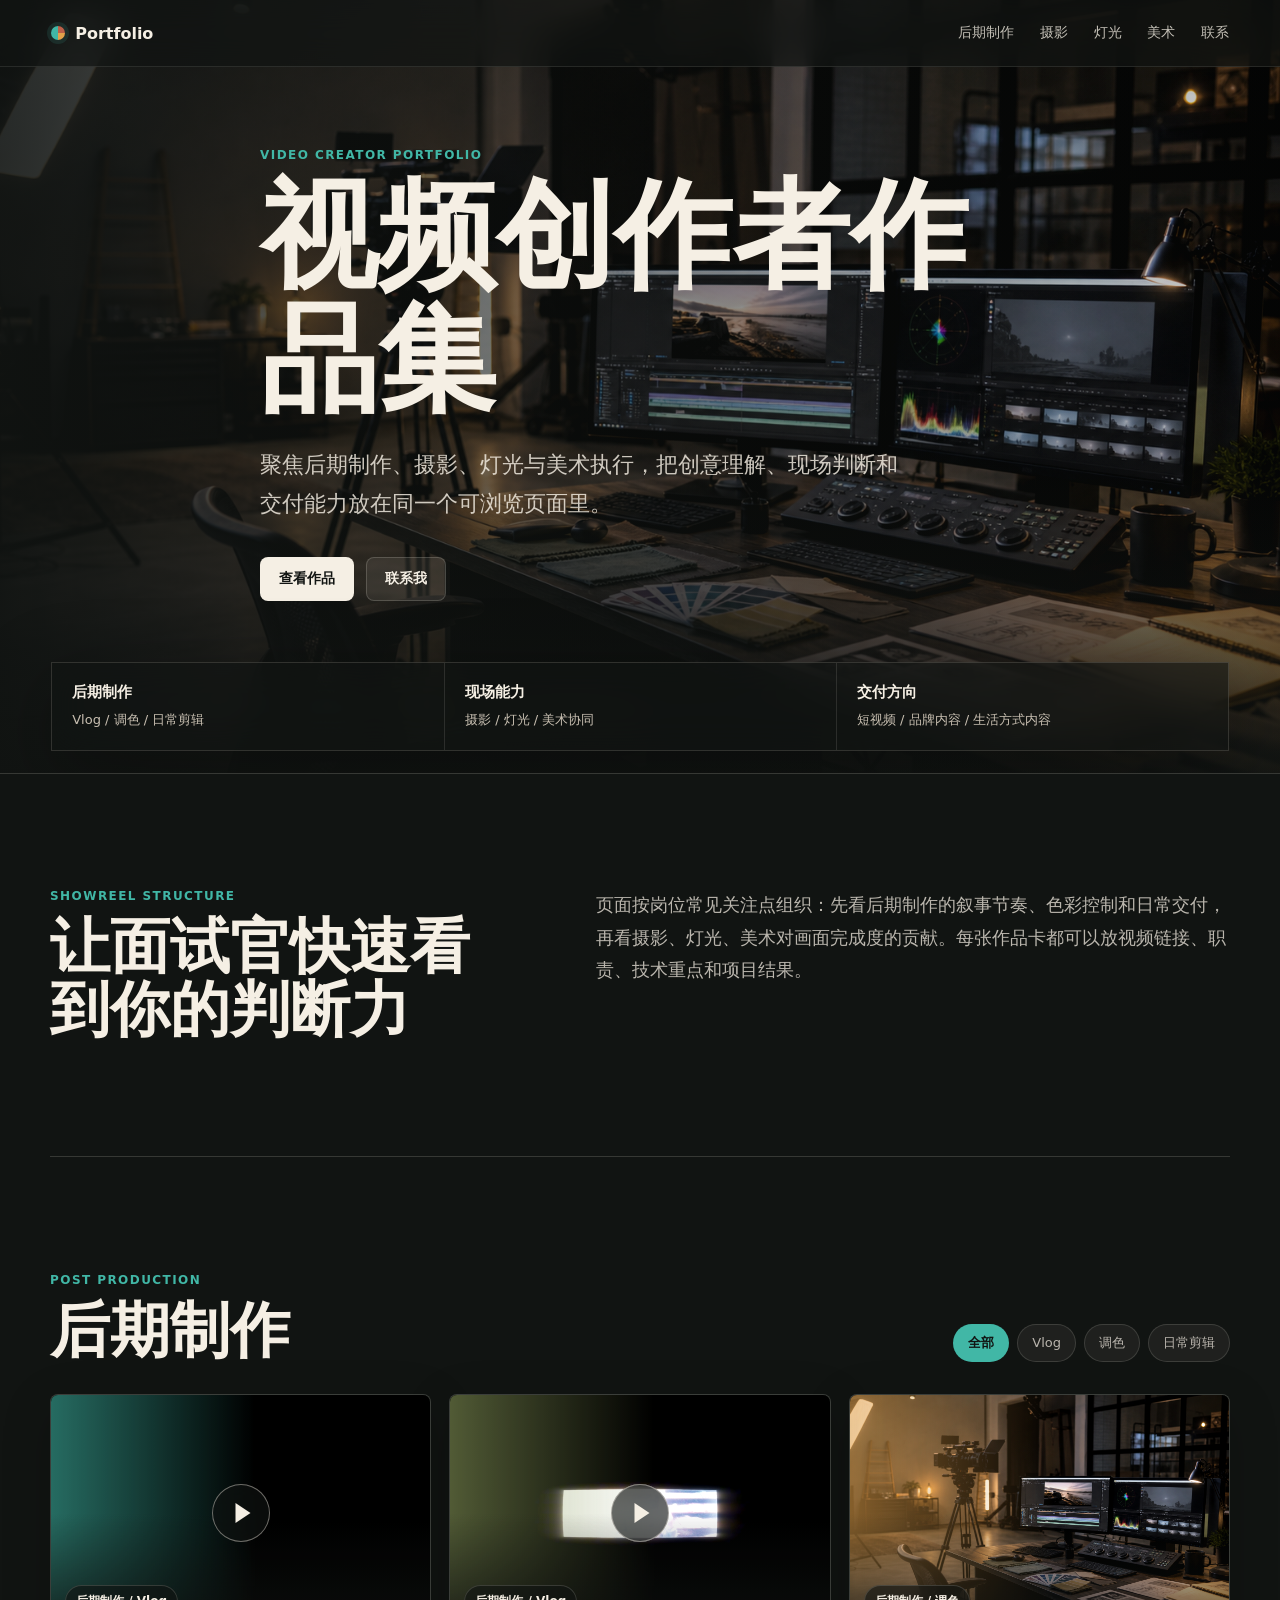
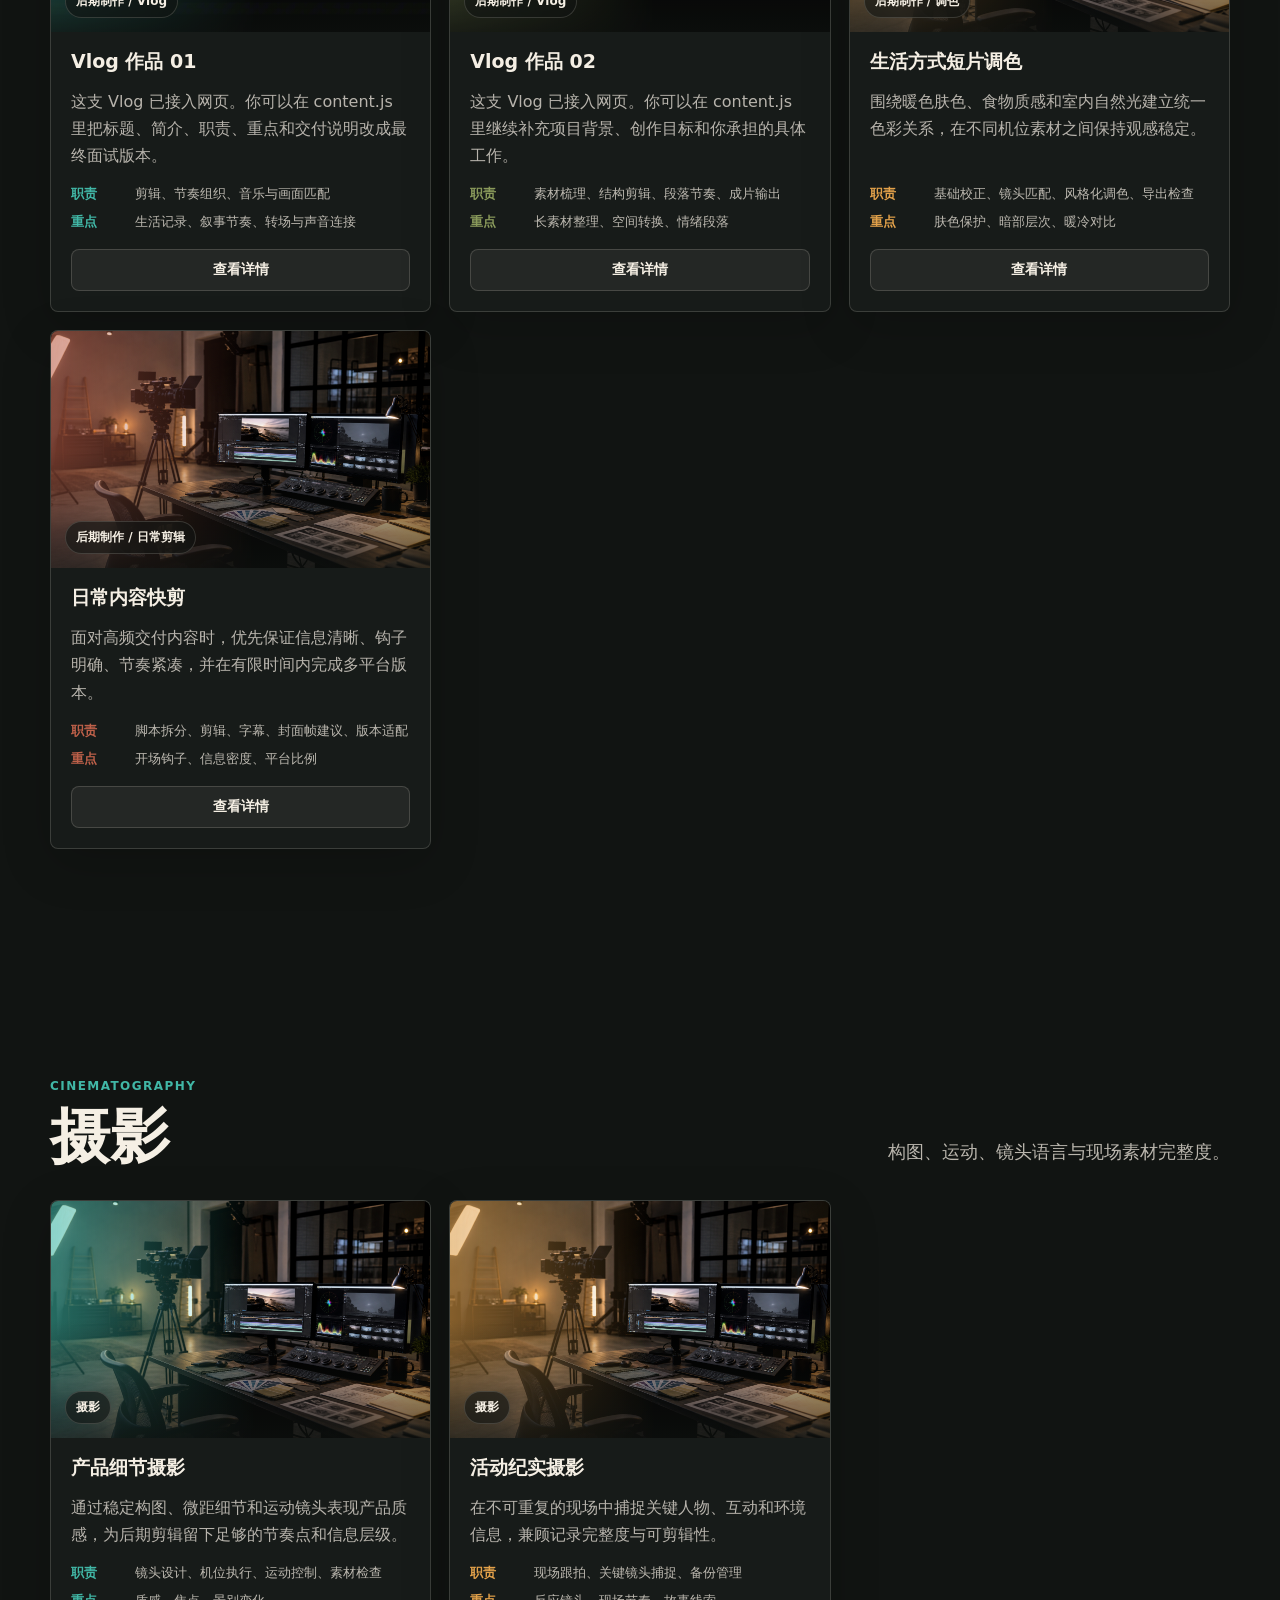
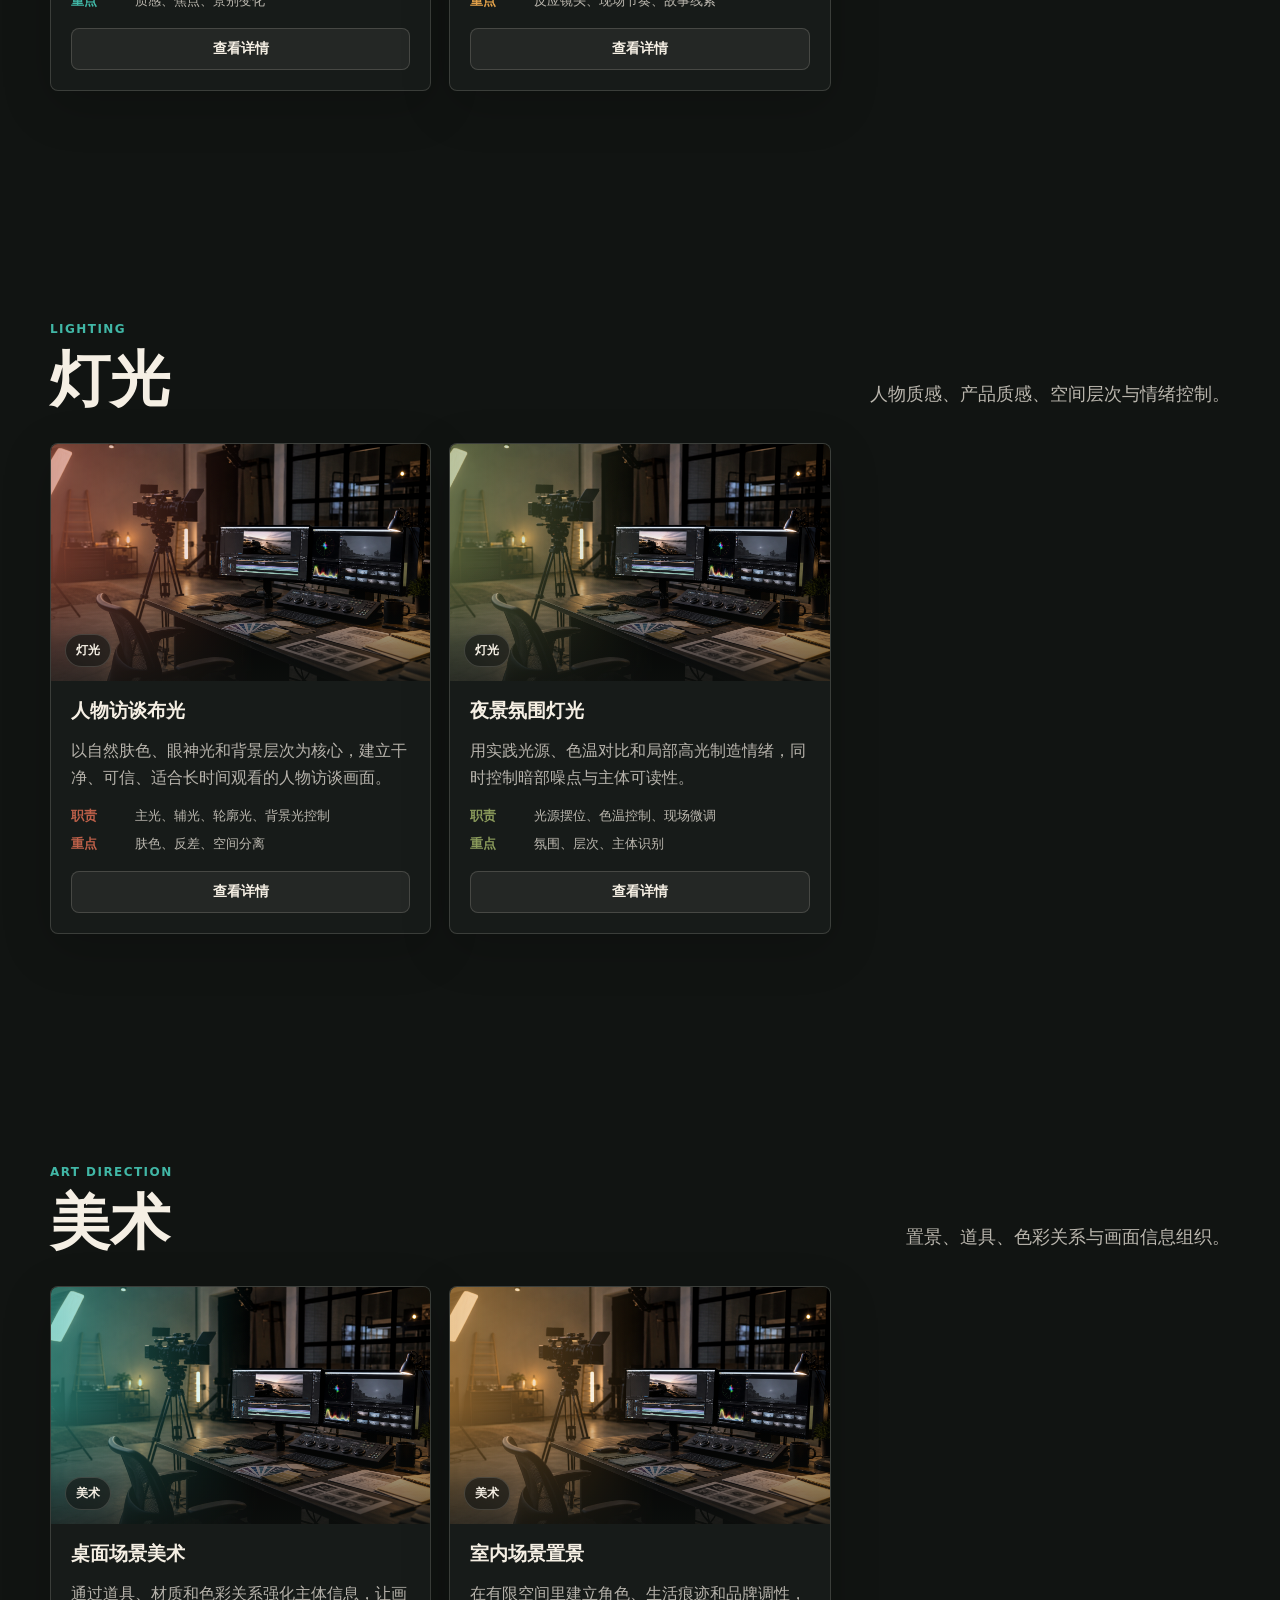
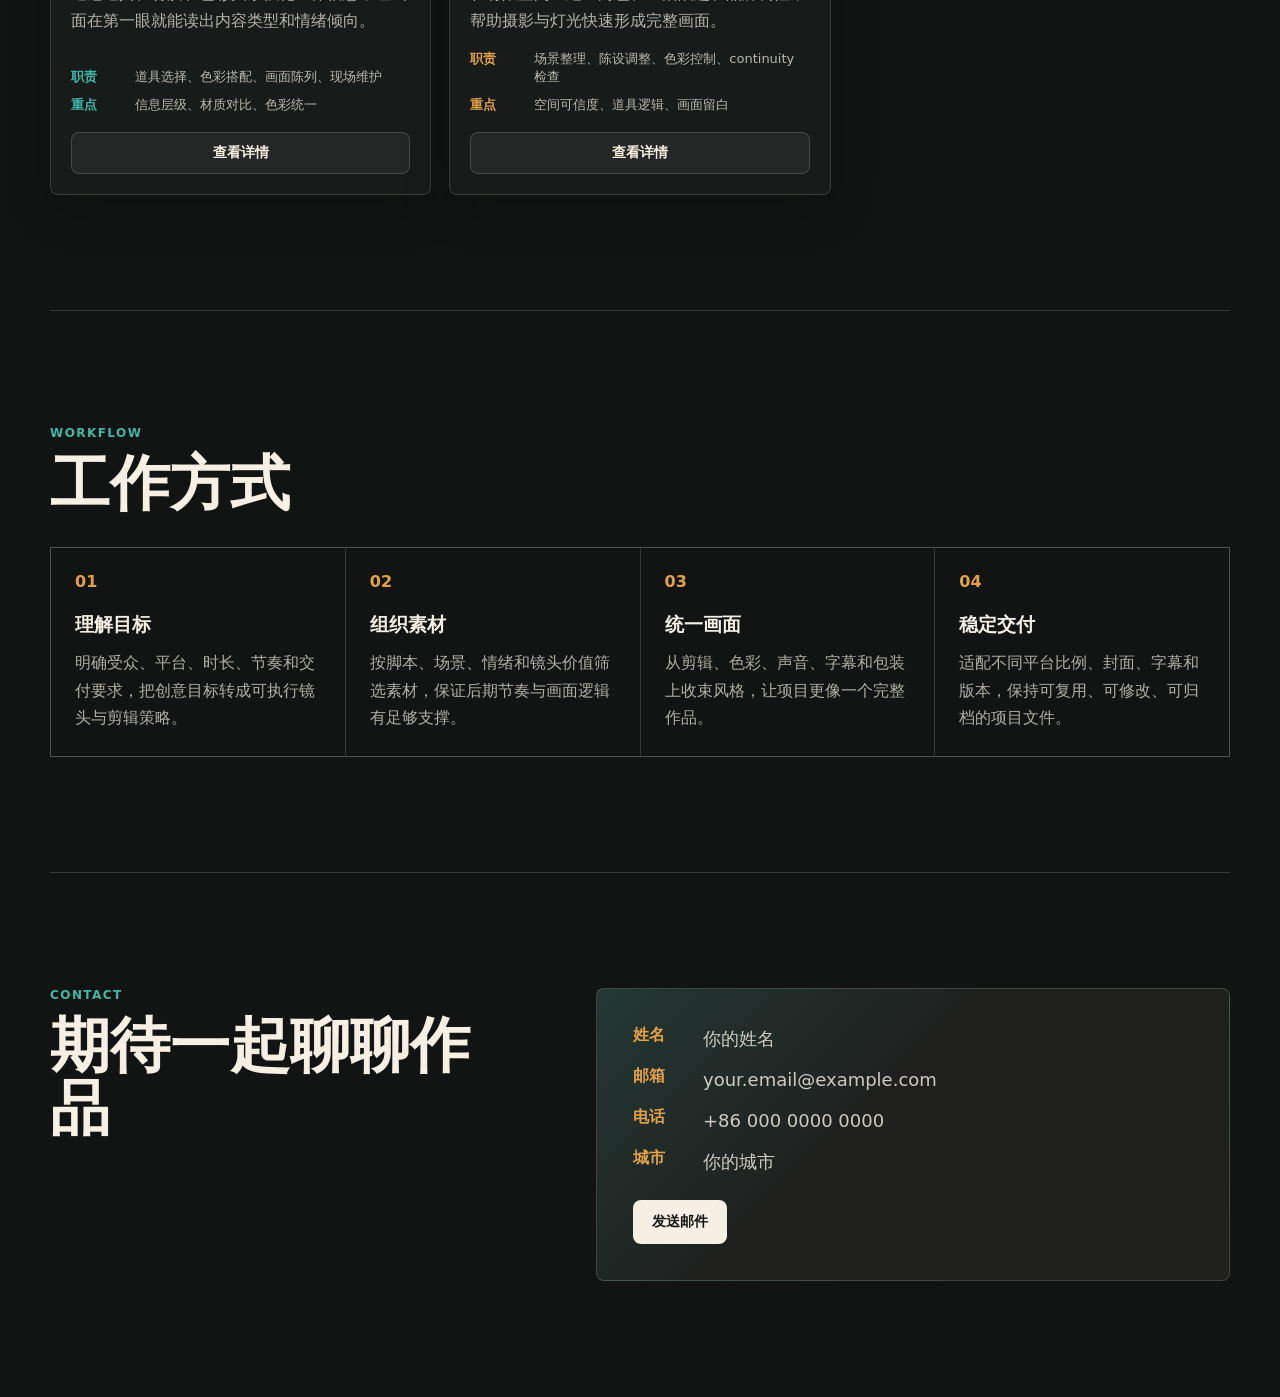
==== index.html @ 54c4d7da "Publish video portfolio site" ====
<!doctype html>
<html lang="zh-CN">
  <head>
    <meta charset="utf-8" />
    <meta name="viewport" content="width=device-width, initial-scale=1" />
    <title>视频创作者作品集</title>
    <meta
      name="description"
      content="视频创作者面试作品集：后期制作、摄影、灯光与美术方向的精选项目。"
    />
    <meta name="author" content="你的姓名" />
    <meta name="keywords" content="视频作品集, 后期制作, Vlog, 摄影, 灯光, 美术" />
    <meta name="robots" content="index, follow" />
    <meta property="og:type" content="website" />
    <meta property="og:title" content="视频创作者作品集" />
    <meta
      property="og:description"
      content="视频创作者面试作品集：后期制作、摄影、灯光与美术方向的精选项目。"
    />
    <meta property="og:image" content="assets/hero-portfolio.png" />
    <meta name="twitter:card" content="summary_large_image" />
    <link rel="canonical" href="https://litu03140-sys.github.io/video-portfolio/" />
    <link rel="icon" href="assets/favicon.svg" type="image/svg+xml" />
    <link rel="preload" as="image" href="assets/hero-portfolio.png" />
    <link rel="stylesheet" href="styles.css" />
    <script type="application/ld+json" id="structured-data">{}</script>
  </head>
  <body>
    <header class="site-header" aria-label="主导航">
      <a class="brand" href="#top" aria-label="返回首页">
        <span class="brand-mark" aria-hidden="true"></span>
        <span id="site-brand"></span>
      </a>
      <nav class="nav-links" id="site-nav" aria-label="作品分类"></nav>
    </header>

    <main id="top">
      <section class="hero" aria-labelledby="hero-title">
        <img class="hero-image" id="hero-image" src="assets/hero-portfolio.png" alt="" />
        <div class="hero-scrim" aria-hidden="true"></div>
        <div class="hero-content">
          <p class="eyebrow" id="hero-eyebrow"></p>
          <h1 id="hero-title"></h1>
          <p class="hero-copy" id="hero-copy"></p>
          <div class="hero-actions" id="hero-actions"></div>
        </div>
        <div class="hero-meta" id="hero-meta" aria-label="能力概览"></div>
      </section>

      <section class="intro section-wrap" aria-labelledby="intro-title">
        <div>
          <p class="eyebrow" id="intro-eyebrow"></p>
          <h2 id="intro-title"></h2>
        </div>
        <p id="intro-copy"></p>
      </section>

      <section id="post" class="section-wrap category-section" aria-labelledby="post-title">
        <div class="section-heading">
          <div>
            <p class="eyebrow" id="post-eyebrow"></p>
            <h2 id="post-title"></h2>
          </div>
          <div class="filter-bar" id="post-filters" role="tablist" aria-label="后期制作子分类"></div>
        </div>
        <div class="project-grid" id="post-projects"></div>
      </section>

      <section id="camera" class="section-wrap category-section" aria-labelledby="camera-title">
        <div class="section-heading">
          <div>
            <p class="eyebrow" id="camera-eyebrow"></p>
            <h2 id="camera-title"></h2>
          </div>
          <p class="section-note" id="camera-note"></p>
        </div>
        <div class="project-grid" id="camera-projects"></div>
      </section>

      <section id="lighting" class="section-wrap category-section" aria-labelledby="lighting-title">
        <div class="section-heading">
          <div>
            <p class="eyebrow" id="lighting-eyebrow"></p>
            <h2 id="lighting-title"></h2>
          </div>
          <p class="section-note" id="lighting-note"></p>
        </div>
        <div class="project-grid" id="lighting-projects"></div>
      </section>

      <section id="art" class="section-wrap category-section" aria-labelledby="art-title">
        <div class="section-heading">
          <div>
            <p class="eyebrow" id="art-eyebrow"></p>
            <h2 id="art-title"></h2>
          </div>
          <p class="section-note" id="art-note"></p>
        </div>
        <div class="project-grid" id="art-projects"></div>
      </section>

      <section class="section-wrap process" aria-labelledby="process-title">
        <div>
          <p class="eyebrow" id="process-eyebrow"></p>
          <h2 id="process-title"></h2>
        </div>
        <div class="process-grid" id="process-grid"></div>
      </section>

      <section id="contact" class="contact section-wrap" aria-labelledby="contact-title">
        <div>
          <p class="eyebrow" id="contact-eyebrow"></p>
          <h2 id="contact-title"></h2>
        </div>
        <div class="contact-panel">
          <dl class="contact-list" id="contact-list"></dl>
          <a class="button primary" id="contact-button" href="#"></a>
        </div>
      </section>
    </main>

    <dialog class="project-dialog" id="project-dialog" aria-labelledby="dialog-title">
      <button class="dialog-close" id="dialog-close" type="button" aria-label="关闭">×</button>
      <div class="dialog-media" id="dialog-media"></div>
      <div class="dialog-body">
        <p class="eyebrow" id="dialog-category"></p>
        <h2 id="dialog-title"></h2>
        <p id="dialog-description"></p>
        <dl class="detail-list">
          <div>
            <dt id="dialog-role-label"></dt>
            <dd id="dialog-role"></dd>
          </div>
          <div>
            <dt id="dialog-focus-label"></dt>
            <dd id="dialog-focus"></dd>
          </div>
          <div>
            <dt id="dialog-output-label"></dt>
            <dd id="dialog-output"></dd>
          </div>
        </dl>
        <a class="button secondary" id="dialog-link" href="#" target="_blank" rel="noreferrer"></a>
      </div>
    </dialog>

    <script src="content.js"></script>
    <script src="script.js"></script>
  </body>
</html>
---- styles.css ----
:root {
  color-scheme: dark;
  --ink: #111412;
  --ink-soft: #1d2220;
  --paper: #f5efe4;
  --muted: #c9c0b2;
  --line: rgba(245, 239, 228, 0.16);
  --teal: #41b7a6;
  --amber: #e2a14a;
  --brick: #bd6049;
  --olive: #8a9a5b;
  --shadow: 0 24px 80px rgba(0, 0, 0, 0.34);
  --radius: 8px;
  font-family:
    Inter, "PingFang SC", "Hiragino Sans GB", "Microsoft YaHei", system-ui,
    -apple-system, BlinkMacSystemFont, "Segoe UI", sans-serif;
}

* {
  box-sizing: border-box;
}

html {
  scroll-behavior: smooth;
}

body {
  margin: 0;
  overflow-x: hidden;
  background:
    linear-gradient(180deg, rgba(17, 20, 18, 0.4), var(--ink) 42rem),
    var(--ink);
  color: var(--paper);
  letter-spacing: 0;
}

body::selection {
  background: var(--amber);
  color: var(--ink);
}

a {
  color: inherit;
  text-decoration: none;
}

button,
a {
  -webkit-tap-highlight-color: transparent;
}

.site-header {
  position: fixed;
  z-index: 20;
  inset: 0 0 auto 0;
  display: flex;
  align-items: center;
  justify-content: space-between;
  gap: 24px;
  padding: 16px clamp(18px, 4vw, 56px);
  border-bottom: 1px solid rgba(245, 239, 228, 0.1);
  background: rgba(17, 20, 18, 0.68);
  backdrop-filter: blur(18px);
}

.brand {
  display: inline-flex;
  align-items: center;
  gap: 10px;
  min-width: max-content;
  font-weight: 750;
}

.brand-mark {
  width: 14px;
  height: 14px;
  display: inline-block;
  border-radius: 50%;
  background:
    linear-gradient(90deg, var(--teal) 0 50%, transparent 50%),
    linear-gradient(0deg, var(--amber) 0 50%, var(--brick) 50%);
  box-shadow: 0 0 0 4px rgba(65, 183, 166, 0.13);
}

.nav-links {
  display: flex;
  align-items: center;
  gap: clamp(12px, 2vw, 28px);
  color: rgba(245, 239, 228, 0.78);
  font-size: 14px;
}

.nav-links a {
  position: relative;
  padding: 8px 0;
}

.nav-links a::after {
  content: "";
  position: absolute;
  left: 0;
  right: 0;
  bottom: 2px;
  height: 1px;
  transform: scaleX(0);
  transform-origin: right;
  background: var(--teal);
  transition: transform 180ms ease;
}

.nav-links a:hover::after,
.nav-links a:focus-visible::after {
  transform: scaleX(1);
  transform-origin: left;
}

.hero {
  position: relative;
  min-height: clamp(560px, 86vh, 820px);
  display: grid;
  align-items: end;
  overflow: hidden;
  border-bottom: 1px solid var(--line);
}

.hero-image,
.hero-scrim {
  position: absolute;
  inset: 0;
}

.hero-image {
  width: 100%;
  height: 100%;
  object-fit: cover;
  object-position: center;
  filter: saturate(0.9) contrast(1.06);
}

.hero-scrim {
  background:
    linear-gradient(90deg, rgba(17, 20, 18, 0.9), rgba(17, 20, 18, 0.52) 46%, rgba(17, 20, 18, 0.18)),
    linear-gradient(0deg, rgba(17, 20, 18, 0.94), rgba(17, 20, 18, 0.05) 42%);
}

.hero-content {
  position: relative;
  z-index: 1;
  width: min(760px, calc(100% - 36px));
  margin: 0 auto;
  padding: 122px 0 172px;
}

.eyebrow {
  margin: 0 0 12px;
  color: var(--teal);
  font-size: 12px;
  font-weight: 800;
  letter-spacing: 0.12em;
  text-transform: uppercase;
}

h1,
h2,
h3,
p {
  min-width: 0;
  overflow-wrap: anywhere;
  word-break: break-all;
}

h1,
h2,
h3 {
  margin: 0;
  line-height: 1.05;
}

h1 {
  max-width: 10ch;
  font-size: clamp(52px, 10vw, 118px);
  letter-spacing: 0;
}

h2 {
  font-size: clamp(32px, 5vw, 60px);
  letter-spacing: 0;
}

h3 {
  font-size: 19px;
}

.hero-copy {
  max-width: 640px;
  margin: 24px 0 0;
  color: rgba(245, 239, 228, 0.82);
  font-size: clamp(17px, 2vw, 22px);
  line-height: 1.75;
}

.hero-actions,
.card-actions {
  display: flex;
  flex-wrap: wrap;
  gap: 12px;
  margin-top: 34px;
}

.button {
  min-height: 44px;
  display: inline-flex;
  align-items: center;
  justify-content: center;
  padding: 0 18px;
  border: 1px solid rgba(245, 239, 228, 0.18);
  border-radius: var(--radius);
  font-size: 14px;
  font-weight: 760;
  transition:
    transform 180ms ease,
    background 180ms ease,
    border-color 180ms ease;
}

.button:hover,
.button:focus-visible {
  transform: translateY(-2px);
}

.button.primary {
  border-color: transparent;
  background: var(--paper);
  color: var(--ink);
}

.button.secondary {
  background: rgba(245, 239, 228, 0.08);
}

.hero-meta {
  position: absolute;
  z-index: 2;
  left: clamp(18px, 4vw, 56px);
  right: clamp(18px, 4vw, 56px);
  bottom: 22px;
  display: grid;
  grid-template-columns: repeat(3, 1fr);
  border: 1px solid rgba(245, 239, 228, 0.14);
  background: rgba(17, 20, 18, 0.62);
  box-shadow: var(--shadow);
  backdrop-filter: blur(18px);
}

.hero-meta div {
  min-width: 0;
  padding: 20px;
}

.hero-meta div + div {
  border-left: 1px solid rgba(245, 239, 228, 0.12);
}

.hero-meta strong,
.hero-meta span {
  display: block;
}

.hero-meta strong {
  font-size: 15px;
}

.hero-meta span {
  margin-top: 8px;
  color: var(--muted);
  font-size: 13px;
  line-height: 1.55;
}

.section-wrap {
  width: min(1180px, calc(100% - 36px));
  margin: 0 auto;
  padding: clamp(64px, 9vw, 116px) 0;
}

.intro {
  display: grid;
  grid-template-columns: minmax(240px, 0.72fr) minmax(0, 1fr);
  gap: clamp(28px, 7vw, 96px);
  border-bottom: 1px solid var(--line);
}

.intro > *,
.contact > *,
.section-heading > *,
.process-grid article,
.detail-list div {
  min-width: 0;
}

.intro p:last-child,
.section-note {
  margin: 0;
  color: rgba(245, 239, 228, 0.74);
  font-size: 18px;
  line-height: 1.8;
}

.section-heading {
  display: flex;
  align-items: end;
  justify-content: space-between;
  gap: 28px;
  margin-bottom: 32px;
}

.filter-bar {
  display: flex;
  flex-wrap: wrap;
  justify-content: flex-end;
  gap: 8px;
}

.filter-pill {
  min-height: 38px;
  padding: 0 14px;
  border: 1px solid rgba(245, 239, 228, 0.14);
  border-radius: 999px;
  background: rgba(245, 239, 228, 0.06);
  color: rgba(245, 239, 228, 0.72);
  cursor: pointer;
  font: inherit;
  font-size: 13px;
  transition:
    border-color 160ms ease,
    background 160ms ease,
    color 160ms ease;
}

.filter-pill:hover,
.filter-pill:focus-visible {
  border-color: rgba(65, 183, 166, 0.62);
  color: var(--paper);
}

.filter-pill.is-active {
  border-color: transparent;
  background: var(--teal);
  color: var(--ink);
  font-weight: 800;
}

.project-grid {
  display: grid;
  grid-template-columns: repeat(3, minmax(0, 1fr));
  gap: 18px;
}

.project-card {
  min-width: 0;
  min-height: 100%;
  display: flex;
  flex-direction: column;
  overflow: hidden;
  border: 1px solid var(--line);
  border-radius: var(--radius);
  background: #171b19;
  box-shadow: 0 14px 50px rgba(0, 0, 0, 0.18);
}

.thumb {
  position: relative;
  aspect-ratio: 16 / 10;
  overflow: hidden;
  background: #222820;
}

.thumb img {
  width: 100%;
  height: 100%;
  object-fit: cover;
  filter: saturate(0.82) contrast(1.06);
  transition: transform 500ms ease;
}

.project-card:hover .thumb img {
  transform: scale(1.04);
}

.thumb::after {
  content: "";
  position: absolute;
  inset: 0;
  background:
    linear-gradient(0deg, rgba(17, 20, 18, 0.82), transparent 50%),
    linear-gradient(90deg, color-mix(in srgb, var(--accent), transparent 28%), transparent 54%);
  opacity: 0.82;
}

.play-indicator {
  position: absolute;
  z-index: 2;
  top: 50%;
  left: 50%;
  width: 58px;
  height: 58px;
  transform: translate(-50%, -50%);
  border: 1px solid rgba(245, 239, 228, 0.42);
  border-radius: 50%;
  background: rgba(17, 20, 18, 0.62);
  backdrop-filter: blur(12px);
}

.play-indicator::before {
  content: "";
  position: absolute;
  top: 50%;
  left: 54%;
  width: 0;
  height: 0;
  transform: translate(-50%, -50%);
  border-top: 10px solid transparent;
  border-bottom: 10px solid transparent;
  border-left: 15px solid var(--paper);
}

.tag {
  position: absolute;
  z-index: 1;
  left: 14px;
  bottom: 14px;
  max-width: calc(100% - 28px);
  padding: 7px 10px;
  border: 1px solid rgba(245, 239, 228, 0.16);
  border-radius: 999px;
  background: rgba(17, 20, 18, 0.62);
  color: var(--paper);
  font-size: 12px;
  font-weight: 760;
  backdrop-filter: blur(10px);
}

.card-body {
  flex: 1;
  display: flex;
  flex-direction: column;
  gap: 16px;
  padding: 20px;
}

.card-body p {
  margin: 0;
  color: rgba(245, 239, 228, 0.72);
  line-height: 1.7;
}

.meta-list {
  display: grid;
  gap: 10px;
  margin: auto 0 0;
  padding: 0;
  list-style: none;
  color: rgba(245, 239, 228, 0.74);
  font-size: 13px;
}

.meta-list li {
  display: grid;
  grid-template-columns: 52px minmax(0, 1fr);
  gap: 12px;
}

.meta-list span:first-child {
  color: var(--accent);
  font-weight: 800;
}

.card-trigger {
  width: 100%;
  min-height: 42px;
  margin-top: 2px;
  border: 1px solid rgba(245, 239, 228, 0.16);
  border-radius: var(--radius);
  background: rgba(245, 239, 228, 0.06);
  color: var(--paper);
  cursor: pointer;
  font: inherit;
  font-size: 14px;
  font-weight: 760;
  transition:
    border-color 160ms ease,
    background 160ms ease;
}

.card-trigger:hover,
.card-trigger:focus-visible {
  border-color: var(--accent);
  background: rgba(245, 239, 228, 0.1);
}

.process {
  border-top: 1px solid var(--line);
  border-bottom: 1px solid var(--line);
}

.process-grid {
  display: grid;
  grid-template-columns: repeat(4, minmax(0, 1fr));
  gap: 1px;
  margin-top: 32px;
  background: var(--line);
  border: 1px solid var(--line);
}

.process-grid article {
  min-width: 0;
  padding: 24px;
  background: var(--ink);
}

.process-grid span {
  display: inline-block;
  margin-bottom: 24px;
  color: var(--amber);
  font-weight: 850;
}

.process-grid p {
  margin: 14px 0 0;
  color: rgba(245, 239, 228, 0.7);
  line-height: 1.72;
}

.contact {
  display: grid;
  grid-template-columns: minmax(240px, 0.72fr) minmax(0, 1fr);
  gap: clamp(28px, 7vw, 96px);
}

.contact-panel {
  padding: clamp(22px, 4vw, 36px);
  border: 1px solid var(--line);
  border-radius: var(--radius);
  background:
    linear-gradient(135deg, rgba(65, 183, 166, 0.16), transparent 42%),
    rgba(245, 239, 228, 0.06);
}

.contact-list {
  margin: 0;
  display: grid;
  gap: 12px;
}

.contact-list div {
  display: grid;
  grid-template-columns: 56px minmax(0, 1fr);
  gap: 14px;
}

.contact-list dt,
.contact-list dd {
  margin: 0;
}

.contact-list dt {
  color: var(--amber);
  font-weight: 850;
}

.contact-list dd {
  color: rgba(245, 239, 228, 0.82);
  font-size: 18px;
  line-height: 1.6;
}

.contact-panel .button {
  margin-top: 24px;
}

.project-dialog {
  width: min(940px, calc(100% - 32px));
  padding: 0;
  overflow: hidden;
  border: 1px solid rgba(245, 239, 228, 0.16);
  border-radius: var(--radius);
  background: var(--ink-soft);
  color: var(--paper);
  box-shadow: var(--shadow);
}

.project-dialog::backdrop {
  background: rgba(0, 0, 0, 0.72);
  backdrop-filter: blur(8px);
}

.dialog-close {
  position: absolute;
  z-index: 2;
  top: 12px;
  right: 12px;
  width: 38px;
  height: 38px;
  border: 1px solid rgba(245, 239, 228, 0.2);
  border-radius: 50%;
  background: rgba(17, 20, 18, 0.76);
  color: var(--paper);
  cursor: pointer;
  font-size: 24px;
  line-height: 1;
}

.dialog-media {
  aspect-ratio: 16 / 9;
  background: #222820;
}

.dialog-media img,
.dialog-media video {
  width: 100%;
  height: 100%;
}

.dialog-media img {
  object-fit: cover;
}

.dialog-media video {
  display: block;
  object-fit: contain;
  background: #050605;
}

.dialog-body {
  padding: clamp(22px, 4vw, 36px);
}

.dialog-body p {
  color: rgba(245, 239, 228, 0.78);
  line-height: 1.8;
}

.detail-list {
  display: grid;
  grid-template-columns: repeat(3, minmax(0, 1fr));
  gap: 1px;
  margin: 24px 0;
  background: var(--line);
  border: 1px solid var(--line);
}

.detail-list div {
  padding: 16px;
  background: var(--ink-soft);
}

.detail-list dt {
  color: var(--amber);
  font-size: 12px;
  font-weight: 850;
  margin-bottom: 8px;
}

.detail-list dd {
  margin: 0;
  color: rgba(245, 239, 228, 0.78);
  line-height: 1.6;
}

@media (max-width: 900px) {
  .site-header {
    align-items: flex-start;
    flex-direction: column;
    gap: 8px;
  }

  .nav-links {
    width: 100%;
    overflow-x: auto;
    padding-bottom: 2px;
  }

  .hero-content {
    padding-top: 158px;
  }

  .hero-meta,
  .intro,
  .contact {
    grid-template-columns: 1fr;
  }

  .hero-meta div + div {
    border-left: 0;
    border-top: 1px solid rgba(245, 239, 228, 0.12);
  }

  .section-heading {
    align-items: flex-start;
    flex-direction: column;
  }

  .filter-bar {
    justify-content: flex-start;
  }

  .project-grid,
  .process-grid,
  .detail-list {
    grid-template-columns: 1fr;
  }
}

@media (max-width: 560px) {
  .hero {
    min-height: 720px;
  }

  .hero-content {
    width: min(100% - 32px, 760px);
    padding-bottom: 260px;
  }

  h1 {
    font-size: 48px;
  }

  .hero-meta {
    left: 16px;
    right: 16px;
  }

  .hero-meta div {
    padding: 14px;
  }

  .section-wrap {
    width: min(100% - 32px, 1180px);
  }

  .hero-copy,
  .intro p:last-child,
  .section-note,
  .contact-list dd {
    max-width: 100%;
    word-break: break-all;
  }

  .card-body,
  .process-grid article {
    padding: 18px;
  }
}
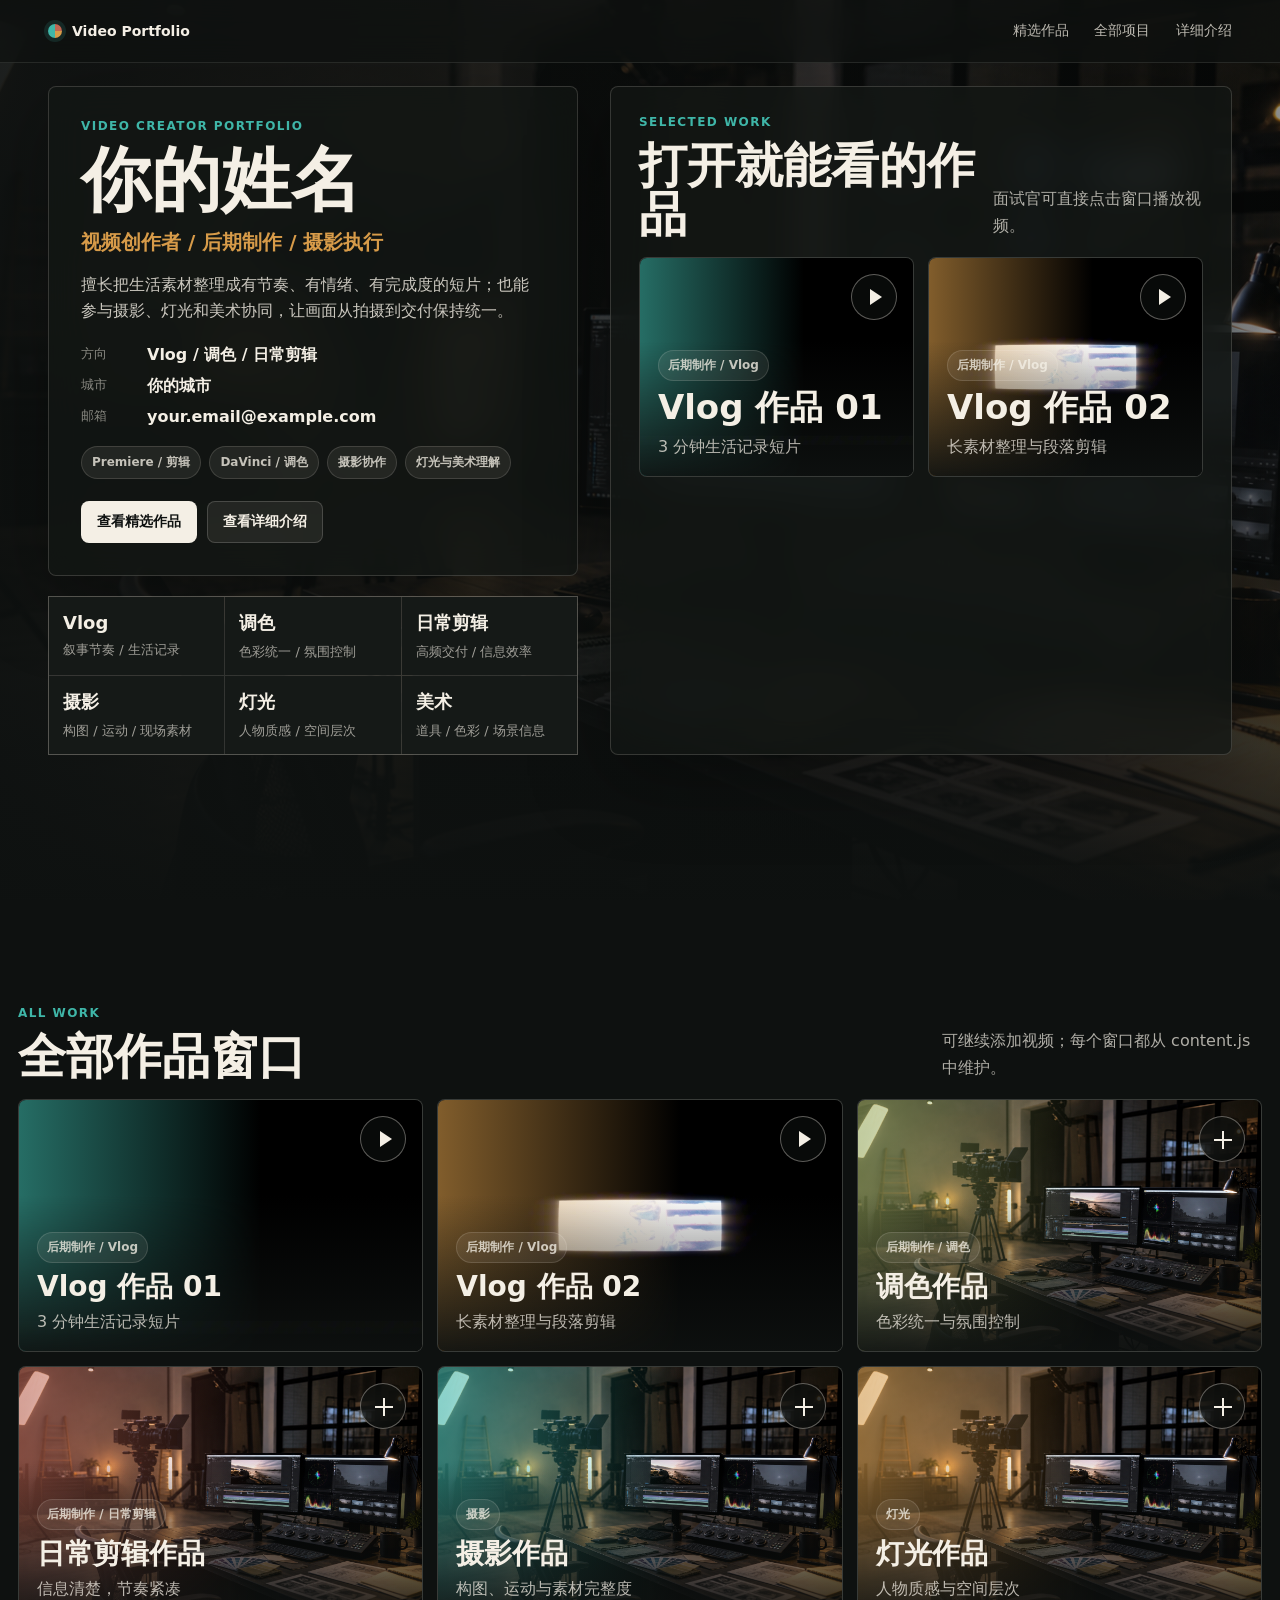
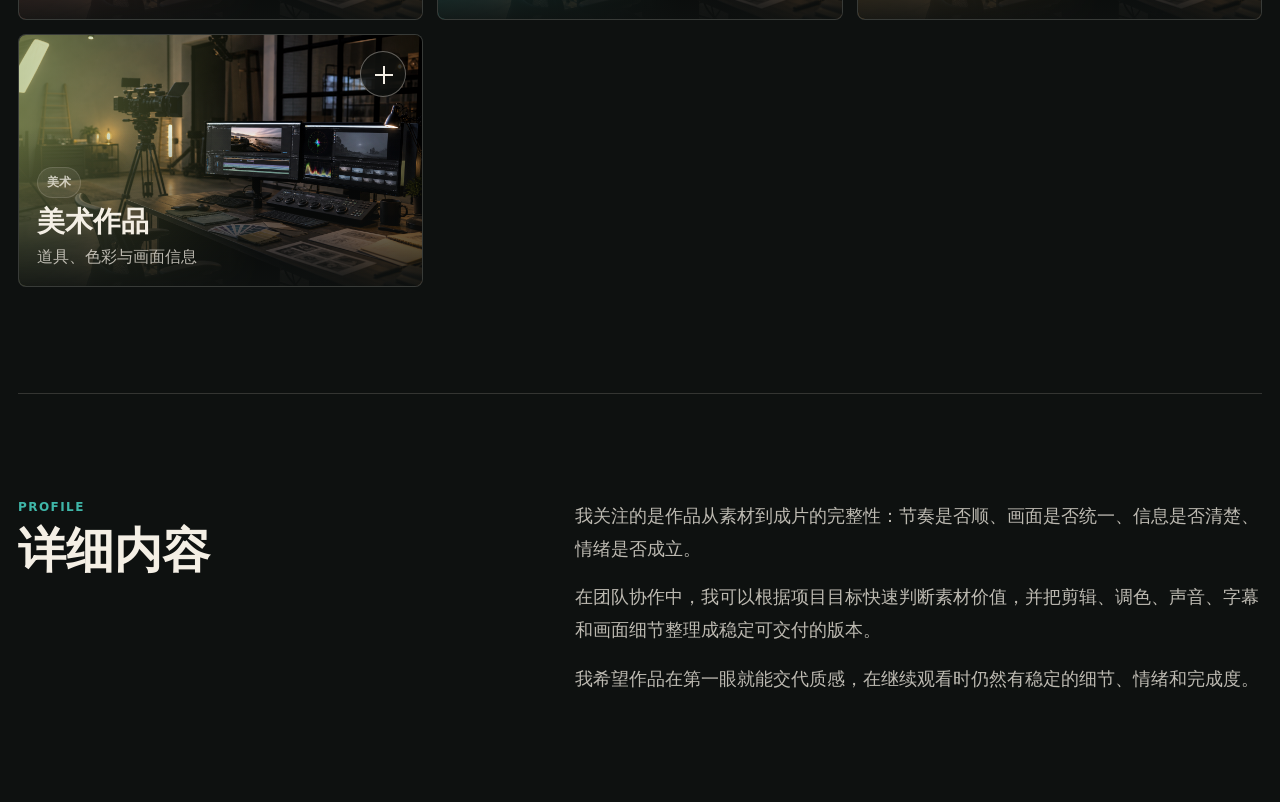
==== commit 2b75af12: "Simplify portfolio landing page" ====
--- a/index.html
+++ b/index.html
@@ -9,7 +9,7 @@
       content="视频创作者面试作品集：后期制作、摄影、灯光与美术方向的精选项目。"
     />
     <meta name="author" content="你的姓名" />
-    <meta name="keywords" content="视频作品集, 后期制作, Vlog, 摄影, 灯光, 美术" />
+    <meta name="keywords" content="视频作品集, 后期制作, Vlog, 调色, 摄影, 灯光, 美术" />
     <meta name="robots" content="index, follow" />
     <meta property="og:type" content="website" />
     <meta property="og:title" content="视频创作者作品集" />
@@ -26,96 +26,64 @@
     <script type="application/ld+json" id="structured-data">{}</script>
   </head>
   <body>
-    <header class="site-header" aria-label="主导航">
-      <a class="brand" href="#top" aria-label="返回首页">
+    <header class="site-header">
+      <a class="brand" href="#top">
         <span class="brand-mark" aria-hidden="true"></span>
         <span id="site-brand"></span>
       </a>
-      <nav class="nav-links" id="site-nav" aria-label="作品分类"></nav>
+      <nav class="nav-links" id="site-nav" aria-label="主导航"></nav>
     </header>
 
     <main id="top">
-      <section class="hero" aria-labelledby="hero-title">
+      <section class="first-screen" aria-labelledby="hero-title">
         <img class="hero-image" id="hero-image" src="assets/hero-portfolio.png" alt="" />
         <div class="hero-scrim" aria-hidden="true"></div>
-        <div class="hero-content">
-          <p class="eyebrow" id="hero-eyebrow"></p>
-          <h1 id="hero-title"></h1>
-          <p class="hero-copy" id="hero-copy"></p>
-          <div class="hero-actions" id="hero-actions"></div>
+
+        <div class="first-grid">
+          <div class="intro-column">
+            <section class="profile-panel" aria-label="个人信息">
+              <p class="eyebrow" id="hero-eyebrow"></p>
+              <h1 id="hero-title"></h1>
+              <p class="hero-role" id="hero-role"></p>
+              <p class="hero-copy" id="hero-copy"></p>
+              <dl class="profile-facts" id="profile-facts"></dl>
+              <div class="profile-tags" id="profile-tags"></div>
+              <div class="hero-actions" id="hero-actions"></div>
+            </section>
+
+            <section class="category-strip" id="category-strip" aria-label="作品分类入口"></section>
+          </div>
+
+          <section class="showcase-panel" aria-labelledby="showcase-title">
+            <div class="panel-heading">
+              <div>
+                <p class="eyebrow" id="showcase-eyebrow"></p>
+                <h2 id="showcase-title"></h2>
+              </div>
+              <p id="showcase-note"></p>
+            </div>
+            <div class="spotlight-grid" id="spotlight-grid"></div>
+          </section>
         </div>
-        <div class="hero-meta" id="hero-meta" aria-label="能力概览"></div>
       </section>
 
-      <section class="intro section-wrap" aria-labelledby="intro-title">
-        <div>
-          <p class="eyebrow" id="intro-eyebrow"></p>
-          <h2 id="intro-title"></h2>
+      <section id="works" class="section-wrap" aria-labelledby="works-title">
+        <div class="section-heading">
+          <div>
+            <p class="eyebrow" id="works-eyebrow"></p>
+            <h2 id="works-title"></h2>
+          </div>
+          <p id="works-note"></p>
         </div>
-        <p id="intro-copy"></p>
+        <div class="project-grid" id="project-grid"></div>
       </section>
 
-      <section id="post" class="section-wrap category-section" aria-labelledby="post-title">
-        <div class="section-heading">
-          <div>
-            <p class="eyebrow" id="post-eyebrow"></p>
-            <h2 id="post-title"></h2>
-          </div>
-          <div class="filter-bar" id="post-filters" role="tablist" aria-label="后期制作子分类"></div>
+      <section id="about" class="about section-wrap" aria-labelledby="about-title">
+        <div>
+          <p class="eyebrow" id="about-eyebrow"></p>
+          <h2 id="about-title"></h2>
         </div>
-        <div class="project-grid" id="post-projects"></div>
-      </section>
-
-      <section id="camera" class="section-wrap category-section" aria-labelledby="camera-title">
-        <div class="section-heading">
-          <div>
-            <p class="eyebrow" id="camera-eyebrow"></p>
-            <h2 id="camera-title"></h2>
-          </div>
-          <p class="section-note" id="camera-note"></p>
-        </div>
-        <div class="project-grid" id="camera-projects"></div>
-      </section>
-
-      <section id="lighting" class="section-wrap category-section" aria-labelledby="lighting-title">
-        <div class="section-heading">
-          <div>
-            <p class="eyebrow" id="lighting-eyebrow"></p>
-            <h2 id="lighting-title"></h2>
-          </div>
-          <p class="section-note" id="lighting-note"></p>
-        </div>
-        <div class="project-grid" id="lighting-projects"></div>
-      </section>
-
-      <section id="art" class="section-wrap category-section" aria-labelledby="art-title">
-        <div class="section-heading">
-          <div>
-            <p class="eyebrow" id="art-eyebrow"></p>
-            <h2 id="art-title"></h2>
-          </div>
-          <p class="section-note" id="art-note"></p>
-        </div>
-        <div class="project-grid" id="art-projects"></div>
-      </section>
-
-      <section class="section-wrap process" aria-labelledby="process-title">
-        <div>
-          <p class="eyebrow" id="process-eyebrow"></p>
-          <h2 id="process-title"></h2>
-        </div>
-        <div class="process-grid" id="process-grid"></div>
-      </section>
-
-      <section id="contact" class="contact section-wrap" aria-labelledby="contact-title">
-        <div>
-          <p class="eyebrow" id="contact-eyebrow"></p>
-          <h2 id="contact-title"></h2>
-        </div>
-        <div class="contact-panel">
-          <dl class="contact-list" id="contact-list"></dl>
-          <a class="button primary" id="contact-button" href="#"></a>
-        </div>
+        <div class="about-copy" id="about-copy"></div>
       </section>
     </main>
 
@@ -140,7 +108,7 @@
             <dd id="dialog-output"></dd>
           </div>
         </dl>
-        <a class="button secondary" id="dialog-link" href="#" target="_blank" rel="noreferrer"></a>
+        <div class="dialog-actions" id="dialog-actions"></div>
       </div>
     </dialog>
 
--- a/styles.css
+++ b/styles.css
@@ -1,15 +1,16 @@
 :root {
   color-scheme: dark;
-  --ink: #111412;
-  --ink-soft: #1d2220;
-  --paper: #f5efe4;
-  --muted: #c9c0b2;
-  --line: rgba(245, 239, 228, 0.16);
-  --teal: #41b7a6;
-  --amber: #e2a14a;
-  --brick: #bd6049;
-  --olive: #8a9a5b;
-  --shadow: 0 24px 80px rgba(0, 0, 0, 0.34);
+  --ink: #0e1110;
+  --panel: rgba(18, 22, 20, 0.78);
+  --panel-solid: #171b19;
+  --paper: #f4efe5;
+  --muted: #c8c1b4;
+  --line: rgba(244, 239, 229, 0.16);
+  --teal: #3fb6a8;
+  --amber: #d79b49;
+  --brick: #bf6653;
+  --olive: #9fae62;
+  --shadow: 0 22px 80px rgba(0, 0, 0, 0.34);
   --radius: 8px;
   font-family:
     Inter, "PingFang SC", "Hiragino Sans GB", "Microsoft YaHei", system-ui,
@@ -27,9 +28,7 @@
 body {
   margin: 0;
   overflow-x: hidden;
-  background:
-    linear-gradient(180deg, rgba(17, 20, 18, 0.4), var(--ink) 42rem),
-    var(--ink);
+  background: var(--ink);
   color: var(--paper);
   letter-spacing: 0;
 }
@@ -49,17 +48,37 @@
   -webkit-tap-highlight-color: transparent;
 }
 
+button {
+  font: inherit;
+}
+
+h1,
+h2,
+h3,
+p {
+  margin: 0;
+  min-width: 0;
+  overflow-wrap: anywhere;
+}
+
+h1,
+h2 {
+  line-height: 1.02;
+}
+
 .site-header {
   position: fixed;
   z-index: 20;
-  inset: 0 0 auto 0;
+  top: 0;
+  left: 0;
+  right: 0;
   display: flex;
   align-items: center;
   justify-content: space-between;
-  gap: 24px;
-  padding: 16px clamp(18px, 4vw, 56px);
-  border-bottom: 1px solid rgba(245, 239, 228, 0.1);
-  background: rgba(17, 20, 18, 0.68);
+  gap: 18px;
+  padding: 14px clamp(18px, 4vw, 48px);
+  border-bottom: 1px solid rgba(244, 239, 229, 0.1);
+  background: rgba(14, 17, 16, 0.72);
   backdrop-filter: blur(18px);
 }
 
@@ -68,59 +87,44 @@
   align-items: center;
   gap: 10px;
   min-width: max-content;
-  font-weight: 750;
+  font-size: 14px;
+  font-weight: 800;
 }
 
 .brand-mark {
   width: 14px;
   height: 14px;
-  display: inline-block;
   border-radius: 50%;
   background:
     linear-gradient(90deg, var(--teal) 0 50%, transparent 50%),
     linear-gradient(0deg, var(--amber) 0 50%, var(--brick) 50%);
-  box-shadow: 0 0 0 4px rgba(65, 183, 166, 0.13);
+  box-shadow: 0 0 0 4px rgba(63, 182, 168, 0.14);
 }
 
 .nav-links {
   display: flex;
   align-items: center;
-  gap: clamp(12px, 2vw, 28px);
-  color: rgba(245, 239, 228, 0.78);
+  gap: clamp(12px, 2vw, 26px);
+  color: rgba(244, 239, 229, 0.76);
   font-size: 14px;
 }
 
 .nav-links a {
+  padding: 8px 0;
+}
+
+.nav-links a:hover,
+.nav-links a:focus-visible {
+  color: var(--paper);
+}
+
+.first-screen {
   position: relative;
-  padding: 8px 0;
-}
-
-.nav-links a::after {
-  content: "";
-  position: absolute;
-  left: 0;
-  right: 0;
-  bottom: 2px;
-  height: 1px;
-  transform: scaleX(0);
-  transform-origin: right;
-  background: var(--teal);
-  transition: transform 180ms ease;
-}
-
-.nav-links a:hover::after,
-.nav-links a:focus-visible::after {
-  transform: scaleX(1);
-  transform-origin: left;
-}
-
-.hero {
-  position: relative;
-  min-height: clamp(560px, 86vh, 820px);
-  display: grid;
-  align-items: end;
+  min-height: 100svh;
+  display: grid;
+  align-items: start;
+  padding: 86px clamp(18px, 4vw, 48px) 28px;
   overflow: hidden;
-  border-bottom: 1px solid var(--line);
 }
 
 .hero-image,
@@ -134,98 +138,158 @@
   height: 100%;
   object-fit: cover;
   object-position: center;
-  filter: saturate(0.9) contrast(1.06);
+  filter: saturate(0.88) contrast(1.04);
 }
 
 .hero-scrim {
   background:
-    linear-gradient(90deg, rgba(17, 20, 18, 0.9), rgba(17, 20, 18, 0.52) 46%, rgba(17, 20, 18, 0.18)),
-    linear-gradient(0deg, rgba(17, 20, 18, 0.94), rgba(17, 20, 18, 0.05) 42%);
-}
-
-.hero-content {
+    linear-gradient(90deg, rgba(14, 17, 16, 0.92), rgba(14, 17, 16, 0.72) 44%, rgba(14, 17, 16, 0.34)),
+    linear-gradient(0deg, rgba(14, 17, 16, 0.96), rgba(14, 17, 16, 0.18) 58%);
+}
+
+.first-grid {
   position: relative;
   z-index: 1;
-  width: min(760px, calc(100% - 36px));
+  width: min(1280px, 100%);
   margin: 0 auto;
-  padding: 122px 0 172px;
+  display: grid;
+  grid-template-columns: minmax(300px, 0.92fr) minmax(0, 1.08fr);
+  gap: clamp(18px, 3vw, 32px);
+  align-items: stretch;
+}
+
+.intro-column {
+  min-width: 0;
+  display: grid;
+  align-content: start;
+  gap: clamp(14px, 2vw, 20px);
+}
+
+.profile-panel,
+.showcase-panel {
+  min-width: 0;
+  border: 1px solid var(--line);
+  border-radius: var(--radius);
+  background: var(--panel);
+  box-shadow: var(--shadow);
+  backdrop-filter: blur(18px);
+}
+
+.profile-panel {
+  padding: clamp(22px, 3vw, 32px);
+  display: flex;
+  flex-direction: column;
+  justify-content: center;
+}
+
+.showcase-panel {
+  display: flex;
+  flex-direction: column;
 }
 
 .eyebrow {
-  margin: 0 0 12px;
+  margin-bottom: 12px;
   color: var(--teal);
   font-size: 12px;
-  font-weight: 800;
+  font-weight: 850;
   letter-spacing: 0.12em;
   text-transform: uppercase;
 }
 
-h1,
-h2,
-h3,
-p {
-  min-width: 0;
-  overflow-wrap: anywhere;
-  word-break: break-all;
-}
-
-h1,
-h2,
-h3 {
+h1 {
+  font-size: clamp(42px, 5.5vw, 72px);
+  letter-spacing: 0;
+}
+
+.hero-role {
+  margin-top: 12px;
+  color: var(--amber);
+  font-size: clamp(16px, 1.7vw, 20px);
+  font-weight: 780;
+}
+
+.hero-copy {
+  margin-top: 16px;
+  color: rgba(244, 239, 229, 0.82);
+  font-size: 16px;
+  line-height: 1.66;
+}
+
+.profile-facts {
+  display: grid;
+  gap: 10px;
+  margin: 20px 0 0;
+}
+
+.profile-facts div {
+  display: grid;
+  grid-template-columns: 54px minmax(0, 1fr);
+  gap: 12px;
+}
+
+.profile-facts dt,
+.profile-facts dd {
   margin: 0;
-  line-height: 1.05;
-}
-
-h1 {
-  max-width: 10ch;
-  font-size: clamp(52px, 10vw, 118px);
-  letter-spacing: 0;
-}
-
-h2 {
-  font-size: clamp(32px, 5vw, 60px);
-  letter-spacing: 0;
-}
-
-h3 {
-  font-size: 19px;
-}
-
-.hero-copy {
-  max-width: 640px;
-  margin: 24px 0 0;
-  color: rgba(245, 239, 228, 0.82);
-  font-size: clamp(17px, 2vw, 22px);
-  line-height: 1.75;
-}
-
-.hero-actions,
-.card-actions {
+}
+
+.profile-facts dt {
+  color: rgba(244, 239, 229, 0.52);
+  font-size: 13px;
+}
+
+.profile-facts dd {
+  color: var(--paper);
+  font-weight: 720;
+}
+
+.profile-tags {
   display: flex;
   flex-wrap: wrap;
-  gap: 12px;
-  margin-top: 34px;
+  gap: 8px;
+  margin-top: 20px;
+}
+
+.profile-tags span,
+.window-group {
+  border: 1px solid rgba(244, 239, 229, 0.14);
+  border-radius: 999px;
+  background: rgba(244, 239, 229, 0.08);
+  color: rgba(244, 239, 229, 0.78);
+  font-size: 12px;
+  font-weight: 760;
+}
+
+.profile-tags span {
+  padding: 7px 10px;
+}
+
+.hero-actions,
+.dialog-actions {
+  display: flex;
+  flex-wrap: wrap;
+  gap: 10px;
+  margin-top: 22px;
 }
 
 .button {
-  min-height: 44px;
+  min-height: 42px;
   display: inline-flex;
   align-items: center;
   justify-content: center;
-  padding: 0 18px;
-  border: 1px solid rgba(245, 239, 228, 0.18);
+  padding: 0 15px;
+  border: 1px solid rgba(244, 239, 229, 0.18);
   border-radius: var(--radius);
   font-size: 14px;
-  font-weight: 760;
+  font-weight: 780;
   transition:
-    transform 180ms ease,
-    background 180ms ease,
-    border-color 180ms ease;
+    transform 160ms ease,
+    background 160ms ease,
+    border-color 160ms ease;
 }
 
 .button:hover,
 .button:focus-visible {
-  transform: translateY(-2px);
+  transform: translateY(-1px);
 }
 
 .button.primary {
@@ -235,179 +299,99 @@
 }
 
 .button.secondary {
-  background: rgba(245, 239, 228, 0.08);
-}
-
-.hero-meta {
-  position: absolute;
-  z-index: 2;
-  left: clamp(18px, 4vw, 56px);
-  right: clamp(18px, 4vw, 56px);
-  bottom: 22px;
-  display: grid;
-  grid-template-columns: repeat(3, 1fr);
-  border: 1px solid rgba(245, 239, 228, 0.14);
-  background: rgba(17, 20, 18, 0.62);
-  box-shadow: var(--shadow);
-  backdrop-filter: blur(18px);
-}
-
-.hero-meta div {
-  min-width: 0;
-  padding: 20px;
-}
-
-.hero-meta div + div {
-  border-left: 1px solid rgba(245, 239, 228, 0.12);
-}
-
-.hero-meta strong,
-.hero-meta span {
-  display: block;
-}
-
-.hero-meta strong {
-  font-size: 15px;
-}
-
-.hero-meta span {
-  margin-top: 8px;
-  color: var(--muted);
-  font-size: 13px;
-  line-height: 1.55;
-}
-
-.section-wrap {
-  width: min(1180px, calc(100% - 36px));
-  margin: 0 auto;
-  padding: clamp(64px, 9vw, 116px) 0;
-}
-
-.intro {
-  display: grid;
-  grid-template-columns: minmax(240px, 0.72fr) minmax(0, 1fr);
-  gap: clamp(28px, 7vw, 96px);
-  border-bottom: 1px solid var(--line);
-}
-
-.intro > *,
-.contact > *,
-.section-heading > *,
-.process-grid article,
-.detail-list div {
-  min-width: 0;
-}
-
-.intro p:last-child,
-.section-note {
-  margin: 0;
-  color: rgba(245, 239, 228, 0.74);
-  font-size: 18px;
-  line-height: 1.8;
-}
-
+  background: rgba(244, 239, 229, 0.08);
+}
+
+.showcase-panel {
+  padding: clamp(18px, 3vw, 28px);
+}
+
+.panel-heading,
 .section-heading {
   display: flex;
   align-items: end;
   justify-content: space-between;
-  gap: 28px;
-  margin-bottom: 32px;
-}
-
-.filter-bar {
-  display: flex;
-  flex-wrap: wrap;
-  justify-content: flex-end;
-  gap: 8px;
-}
-
-.filter-pill {
-  min-height: 38px;
-  padding: 0 14px;
-  border: 1px solid rgba(245, 239, 228, 0.14);
-  border-radius: 999px;
-  background: rgba(245, 239, 228, 0.06);
-  color: rgba(245, 239, 228, 0.72);
+  gap: 18px;
+  margin-bottom: 18px;
+}
+
+h2 {
+  font-size: clamp(28px, 4vw, 48px);
+}
+
+.panel-heading p:last-child,
+.section-heading p:last-child {
+  max-width: 320px;
+  color: rgba(244, 239, 229, 0.7);
+  line-height: 1.65;
+}
+
+.spotlight-grid {
+  display: grid;
+  grid-template-columns: repeat(2, minmax(0, 1fr));
+  gap: 14px;
+}
+
+.project-window {
+  position: relative;
+  min-width: 0;
+  width: 100%;
+  min-height: 240px;
+  overflow: hidden;
+  border: 1px solid rgba(244, 239, 229, 0.14);
+  border-radius: var(--radius);
+  background: #191d1b;
+  color: var(--paper);
   cursor: pointer;
-  font: inherit;
-  font-size: 13px;
-  transition:
-    border-color 160ms ease,
-    background 160ms ease,
-    color 160ms ease;
-}
-
-.filter-pill:hover,
-.filter-pill:focus-visible {
-  border-color: rgba(65, 183, 166, 0.62);
-  color: var(--paper);
-}
-
-.filter-pill.is-active {
-  border-color: transparent;
-  background: var(--teal);
-  color: var(--ink);
-  font-weight: 800;
-}
-
-.project-grid {
-  display: grid;
-  grid-template-columns: repeat(3, minmax(0, 1fr));
-  gap: 18px;
-}
-
-.project-card {
-  min-width: 0;
-  min-height: 100%;
-  display: flex;
-  flex-direction: column;
-  overflow: hidden;
-  border: 1px solid var(--line);
-  border-radius: var(--radius);
-  background: #171b19;
-  box-shadow: 0 14px 50px rgba(0, 0, 0, 0.18);
-}
-
-.thumb {
-  position: relative;
+  text-align: left;
+}
+
+.project-window.spotlight {
   aspect-ratio: 16 / 10;
-  overflow: hidden;
-  background: #222820;
-}
-
-.thumb img {
+  min-height: 220px;
+}
+
+.project-window.standard {
+  aspect-ratio: 16 / 10;
+  min-height: 220px;
+}
+
+.project-window img,
+.project-window .window-overlay {
+  position: absolute;
+  inset: 0;
   width: 100%;
   height: 100%;
+}
+
+.project-window img {
   object-fit: cover;
-  filter: saturate(0.82) contrast(1.06);
+  filter: saturate(0.88) contrast(1.04);
   transition: transform 500ms ease;
 }
 
-.project-card:hover .thumb img {
-  transform: scale(1.04);
-}
-
-.thumb::after {
-  content: "";
-  position: absolute;
-  inset: 0;
+.project-window:hover img,
+.project-window:focus-visible img {
+  transform: scale(1.035);
+}
+
+.window-overlay {
   background:
-    linear-gradient(0deg, rgba(17, 20, 18, 0.82), transparent 50%),
-    linear-gradient(90deg, color-mix(in srgb, var(--accent), transparent 28%), transparent 54%);
-  opacity: 0.82;
-}
-
-.play-indicator {
+    linear-gradient(0deg, rgba(14, 17, 16, 0.92), transparent 62%),
+    linear-gradient(90deg, color-mix(in srgb, var(--accent), transparent 40%), transparent 60%);
+}
+
+.play-indicator,
+.detail-indicator {
   position: absolute;
   z-index: 2;
-  top: 50%;
-  left: 50%;
-  width: 58px;
-  height: 58px;
-  transform: translate(-50%, -50%);
-  border: 1px solid rgba(245, 239, 228, 0.42);
+  top: 16px;
+  right: 16px;
+  width: 46px;
+  height: 46px;
+  border: 1px solid rgba(244, 239, 229, 0.36);
   border-radius: 50%;
-  background: rgba(17, 20, 18, 0.62);
+  background: rgba(14, 17, 16, 0.62);
   backdrop-filter: blur(12px);
 }
 
@@ -415,195 +399,165 @@
   content: "";
   position: absolute;
   top: 50%;
-  left: 54%;
+  left: 55%;
   width: 0;
   height: 0;
   transform: translate(-50%, -50%);
-  border-top: 10px solid transparent;
-  border-bottom: 10px solid transparent;
-  border-left: 15px solid var(--paper);
-}
-
-.tag {
+  border-top: 8px solid transparent;
+  border-bottom: 8px solid transparent;
+  border-left: 12px solid var(--paper);
+}
+
+.detail-indicator::before,
+.detail-indicator::after {
+  content: "";
   position: absolute;
-  z-index: 1;
+  background: var(--paper);
+}
+
+.detail-indicator::before {
+  top: 22px;
   left: 14px;
-  bottom: 14px;
-  max-width: calc(100% - 28px);
-  padding: 7px 10px;
-  border: 1px solid rgba(245, 239, 228, 0.16);
-  border-radius: 999px;
-  background: rgba(17, 20, 18, 0.62);
-  color: var(--paper);
-  font-size: 12px;
-  font-weight: 760;
-  backdrop-filter: blur(10px);
-}
-
-.card-body {
-  flex: 1;
-  display: flex;
-  flex-direction: column;
-  gap: 16px;
-  padding: 20px;
-}
-
-.card-body p {
+  width: 18px;
+  height: 2px;
+}
+
+.detail-indicator::after {
+  top: 14px;
+  left: 22px;
+  width: 2px;
+  height: 18px;
+}
+
+.window-text {
+  position: absolute;
+  z-index: 2;
+  left: 18px;
+  right: 18px;
+  bottom: 18px;
+  display: grid;
+  gap: 9px;
+}
+
+.window-group {
+  width: max-content;
+  max-width: 100%;
+  padding: 6px 9px;
+}
+
+.window-text strong {
+  font-size: clamp(22px, 3vw, 34px);
+  line-height: 1.04;
+}
+
+.project-window.standard .window-text strong {
+  font-size: clamp(20px, 2.2vw, 28px);
+}
+
+.window-text span:last-child {
+  color: rgba(244, 239, 229, 0.74);
+  line-height: 1.45;
+}
+
+.category-strip {
+  position: relative;
+  z-index: 3;
+  width: 100%;
   margin: 0;
-  color: rgba(245, 239, 228, 0.72);
-  line-height: 1.7;
-}
-
-.meta-list {
-  display: grid;
-  gap: 10px;
-  margin: auto 0 0;
-  padding: 0;
-  list-style: none;
-  color: rgba(245, 239, 228, 0.74);
-  font-size: 13px;
-}
-
-.meta-list li {
-  display: grid;
-  grid-template-columns: 52px minmax(0, 1fr);
-  gap: 12px;
-}
-
-.meta-list span:first-child {
-  color: var(--accent);
-  font-weight: 800;
-}
-
-.card-trigger {
-  width: 100%;
-  min-height: 42px;
-  margin-top: 2px;
-  border: 1px solid rgba(245, 239, 228, 0.16);
-  border-radius: var(--radius);
-  background: rgba(245, 239, 228, 0.06);
+  display: grid;
+  grid-template-columns: repeat(3, minmax(0, 1fr));
+  gap: 1px;
+  border: 1px solid var(--line);
+  background: var(--line);
+}
+
+.category-tile {
+  min-width: 0;
+  min-height: 70px;
+  padding: 14px;
+  border: 0;
+  background: #151917;
   color: var(--paper);
   cursor: pointer;
-  font: inherit;
-  font-size: 14px;
-  font-weight: 760;
-  transition:
-    border-color 160ms ease,
-    background 160ms ease;
-}
-
-.card-trigger:hover,
-.card-trigger:focus-visible {
-  border-color: var(--accent);
-  background: rgba(245, 239, 228, 0.1);
-}
-
-.process {
+  text-align: left;
+  transition: background 160ms ease;
+}
+
+.category-tile:hover,
+.category-tile:focus-visible {
+  background: #1f2522;
+}
+
+.category-tile strong,
+.category-tile span {
+  display: block;
+}
+
+.category-tile strong {
+  font-size: 18px;
+}
+
+.category-tile span {
+  margin-top: 8px;
+  color: rgba(244, 239, 229, 0.62);
+  font-size: 13px;
+  line-height: 1.4;
+}
+
+.section-wrap {
+  width: min(1280px, calc(100% - 36px));
+  margin: 0 auto;
+  padding: clamp(64px, 9vw, 106px) 0;
+}
+
+.project-grid {
+  display: grid;
+  grid-template-columns: repeat(3, minmax(0, 1fr));
+  gap: 14px;
+}
+
+.about {
+  display: grid;
+  grid-template-columns: minmax(240px, 0.7fr) minmax(0, 1fr);
+  gap: clamp(28px, 6vw, 80px);
   border-top: 1px solid var(--line);
-  border-bottom: 1px solid var(--line);
-}
-
-.process-grid {
-  display: grid;
-  grid-template-columns: repeat(4, minmax(0, 1fr));
-  gap: 1px;
-  margin-top: 32px;
-  background: var(--line);
-  border: 1px solid var(--line);
-}
-
-.process-grid article {
-  min-width: 0;
-  padding: 24px;
-  background: var(--ink);
-}
-
-.process-grid span {
-  display: inline-block;
-  margin-bottom: 24px;
-  color: var(--amber);
-  font-weight: 850;
-}
-
-.process-grid p {
-  margin: 14px 0 0;
-  color: rgba(245, 239, 228, 0.7);
-  line-height: 1.72;
-}
-
-.contact {
-  display: grid;
-  grid-template-columns: minmax(240px, 0.72fr) minmax(0, 1fr);
-  gap: clamp(28px, 7vw, 96px);
-}
-
-.contact-panel {
-  padding: clamp(22px, 4vw, 36px);
-  border: 1px solid var(--line);
+}
+
+.about-copy {
+  display: grid;
+  gap: 16px;
+  color: rgba(244, 239, 229, 0.76);
+  font-size: 18px;
+  line-height: 1.82;
+}
+
+.project-dialog {
+  width: min(980px, calc(100% - 30px));
+  max-height: calc(100% - 30px);
+  padding: 0;
+  overflow: auto;
+  border: 1px solid rgba(244, 239, 229, 0.16);
   border-radius: var(--radius);
-  background:
-    linear-gradient(135deg, rgba(65, 183, 166, 0.16), transparent 42%),
-    rgba(245, 239, 228, 0.06);
-}
-
-.contact-list {
-  margin: 0;
-  display: grid;
-  gap: 12px;
-}
-
-.contact-list div {
-  display: grid;
-  grid-template-columns: 56px minmax(0, 1fr);
-  gap: 14px;
-}
-
-.contact-list dt,
-.contact-list dd {
-  margin: 0;
-}
-
-.contact-list dt {
-  color: var(--amber);
-  font-weight: 850;
-}
-
-.contact-list dd {
-  color: rgba(245, 239, 228, 0.82);
-  font-size: 18px;
-  line-height: 1.6;
-}
-
-.contact-panel .button {
-  margin-top: 24px;
-}
-
-.project-dialog {
-  width: min(940px, calc(100% - 32px));
-  padding: 0;
-  overflow: hidden;
-  border: 1px solid rgba(245, 239, 228, 0.16);
-  border-radius: var(--radius);
-  background: var(--ink-soft);
+  background: var(--panel-solid);
   color: var(--paper);
   box-shadow: var(--shadow);
 }
 
 .project-dialog::backdrop {
-  background: rgba(0, 0, 0, 0.72);
+  background: rgba(0, 0, 0, 0.76);
   backdrop-filter: blur(8px);
 }
 
 .dialog-close {
   position: absolute;
-  z-index: 2;
+  z-index: 4;
   top: 12px;
   right: 12px;
   width: 38px;
   height: 38px;
-  border: 1px solid rgba(245, 239, 228, 0.2);
+  border: 1px solid rgba(244, 239, 229, 0.22);
   border-radius: 50%;
-  background: rgba(17, 20, 18, 0.76);
+  background: rgba(14, 17, 16, 0.74);
   color: var(--paper);
   cursor: pointer;
   font-size: 24px;
@@ -612,13 +566,16 @@
 
 .dialog-media {
   aspect-ratio: 16 / 9;
-  background: #222820;
+  background: #050605;
 }
 
 .dialog-media img,
-.dialog-media video {
+.dialog-media video,
+.dialog-media iframe {
+  display: block;
   width: 100%;
   height: 100%;
+  border: 0;
 }
 
 .dialog-media img {
@@ -626,9 +583,7 @@
 }
 
 .dialog-media video {
-  display: block;
   object-fit: contain;
-  background: #050605;
 }
 
 .dialog-body {
@@ -636,38 +591,59 @@
 }
 
 .dialog-body p {
-  color: rgba(245, 239, 228, 0.78);
-  line-height: 1.8;
+  color: rgba(244, 239, 229, 0.78);
+  line-height: 1.75;
 }
 
 .detail-list {
   display: grid;
   grid-template-columns: repeat(3, minmax(0, 1fr));
   gap: 1px;
-  margin: 24px 0;
+  margin: 24px 0 0;
   background: var(--line);
   border: 1px solid var(--line);
 }
 
 .detail-list div {
+  min-width: 0;
   padding: 16px;
-  background: var(--ink-soft);
+  background: #141817;
+}
+
+.detail-list dt,
+.detail-list dd {
+  margin: 0;
 }
 
 .detail-list dt {
+  margin-bottom: 8px;
   color: var(--amber);
   font-size: 12px;
   font-weight: 850;
-  margin-bottom: 8px;
 }
 
 .detail-list dd {
-  margin: 0;
-  color: rgba(245, 239, 228, 0.78);
+  color: rgba(244, 239, 229, 0.76);
   line-height: 1.6;
 }
 
-@media (max-width: 900px) {
+@media (max-width: 1020px) {
+  .first-grid,
+  .about {
+    grid-template-columns: 1fr;
+  }
+
+  .first-screen {
+    min-height: auto;
+    padding-top: 96px;
+  }
+
+  .project-window.spotlight {
+    aspect-ratio: 16 / 10;
+  }
+}
+
+@media (max-width: 760px) {
   .site-header {
     align-items: flex-start;
     flex-direction: column;
@@ -680,74 +656,52 @@
     padding-bottom: 2px;
   }
 
-  .hero-content {
-    padding-top: 158px;
-  }
-
-  .hero-meta,
-  .intro,
-  .contact {
+  .spotlight-grid,
+  .project-grid,
+  .detail-list {
     grid-template-columns: 1fr;
   }
 
-  .hero-meta div + div {
-    border-left: 0;
-    border-top: 1px solid rgba(245, 239, 228, 0.12);
-  }
-
+  .panel-heading,
   .section-heading {
     align-items: flex-start;
     flex-direction: column;
   }
 
-  .filter-bar {
-    justify-content: flex-start;
-  }
-
-  .project-grid,
-  .process-grid,
-  .detail-list {
-    grid-template-columns: 1fr;
-  }
-}
-
-@media (max-width: 560px) {
-  .hero {
-    min-height: 720px;
-  }
-
-  .hero-content {
-    width: min(100% - 32px, 760px);
-    padding-bottom: 260px;
+  .category-strip {
+    grid-template-columns: repeat(2, minmax(0, 1fr));
+  }
+
+  .category-tile span {
+    display: none;
+  }
+}
+
+@media (max-width: 520px) {
+  .first-screen {
+    padding-left: 16px;
+    padding-right: 16px;
+  }
+
+  .profile-panel,
+  .showcase-panel {
+    padding: 20px;
   }
 
   h1 {
-    font-size: 48px;
-  }
-
-  .hero-meta {
-    left: 16px;
-    right: 16px;
-  }
-
-  .hero-meta div {
-    padding: 14px;
-  }
-
+    font-size: 44px;
+  }
+
+  .category-strip,
   .section-wrap {
-    width: min(100% - 32px, 1180px);
-  }
-
-  .hero-copy,
-  .intro p:last-child,
-  .section-note,
-  .contact-list dd {
-    max-width: 100%;
-    word-break: break-all;
-  }
-
-  .card-body,
-  .process-grid article {
-    padding: 18px;
-  }
-}
+    width: min(100% - 32px, 1280px);
+  }
+
+  .category-strip {
+    grid-template-columns: repeat(2, minmax(0, 1fr));
+  }
+
+  .profile-facts div {
+    grid-template-columns: 48px minmax(0, 1fr);
+  }
+}
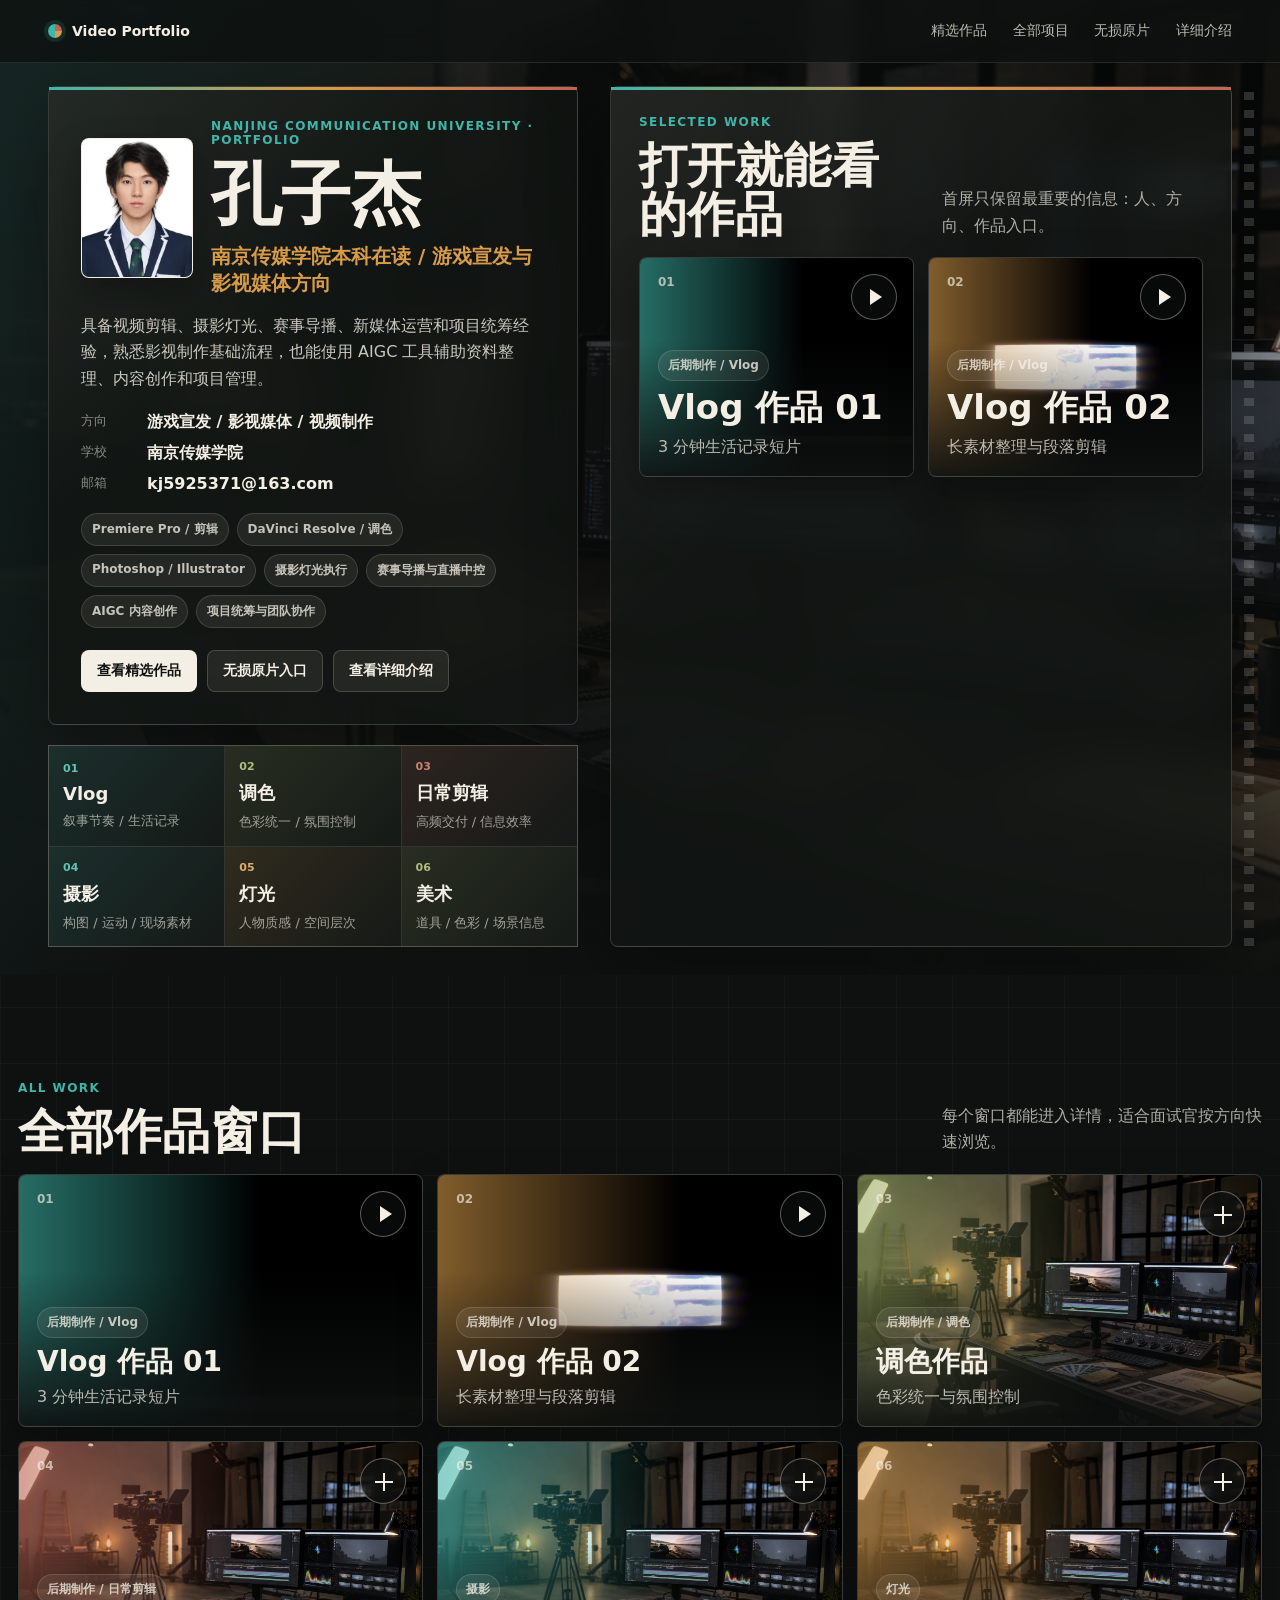
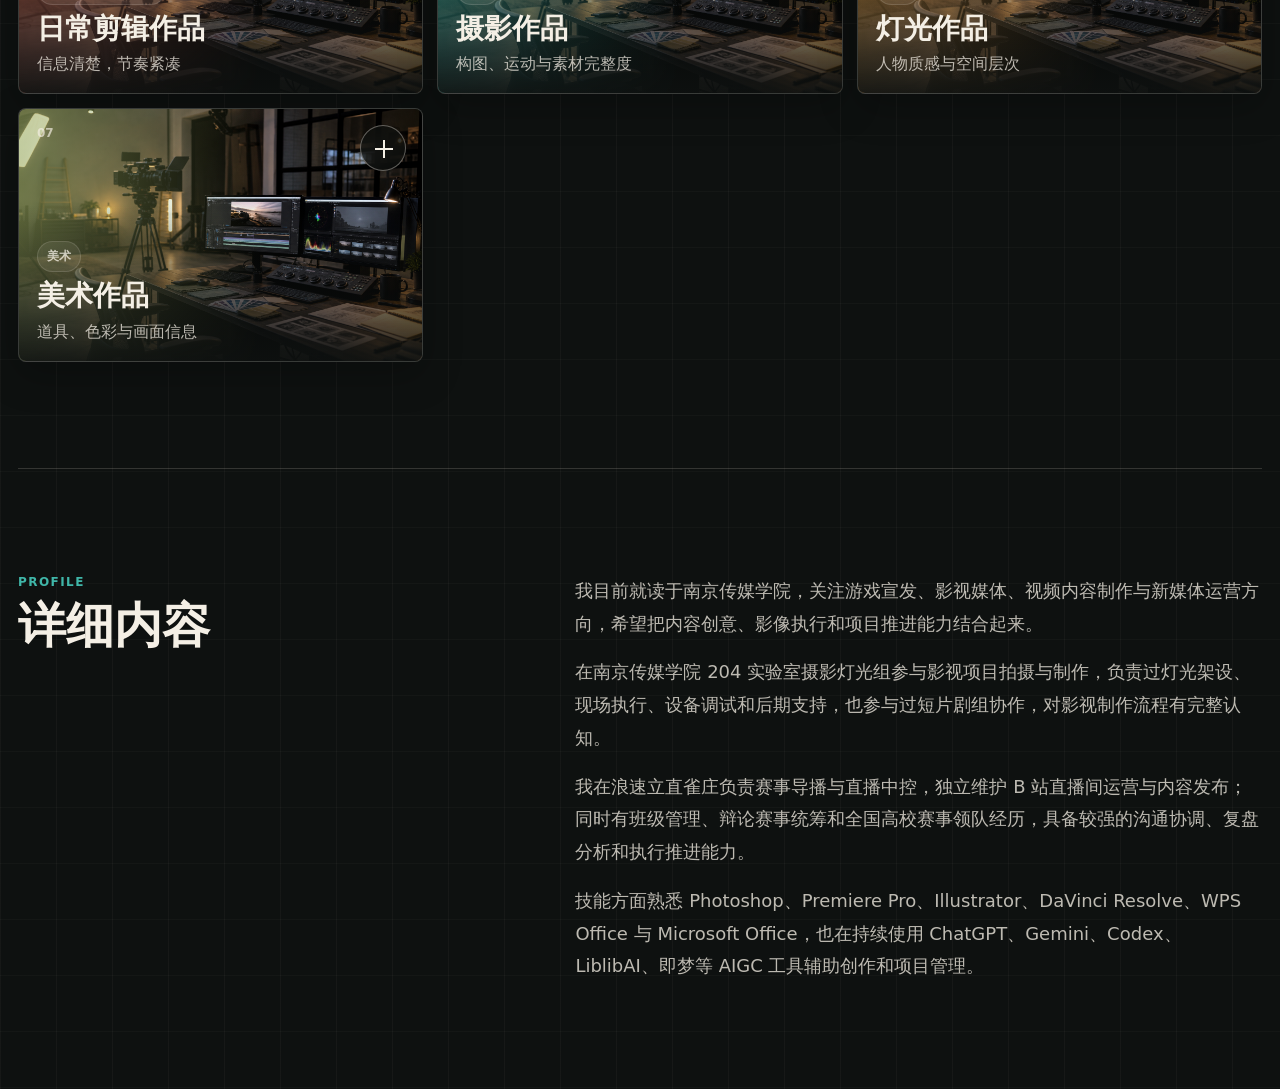
==== commit 079759e1: "Update profile from resume" ====
--- a/index.html
+++ b/index.html
@@ -42,9 +42,14 @@
         <div class="first-grid">
           <div class="intro-column">
             <section class="profile-panel" aria-label="个人信息">
-              <p class="eyebrow" id="hero-eyebrow"></p>
-              <h1 id="hero-title"></h1>
-              <p class="hero-role" id="hero-role"></p>
+              <div class="profile-head">
+                <img class="profile-photo" id="profile-photo" src="assets/profile-kong-zijie.jpg" alt="" />
+                <div>
+                  <p class="eyebrow" id="hero-eyebrow"></p>
+                  <h1 id="hero-title"></h1>
+                  <p class="hero-role" id="hero-role"></p>
+                </div>
+              </div>
               <p class="hero-copy" id="hero-copy"></p>
               <dl class="profile-facts" id="profile-facts"></dl>
               <div class="profile-tags" id="profile-tags"></div>
--- a/styles.css
+++ b/styles.css
@@ -11,6 +11,7 @@
   --brick: #bf6653;
   --olive: #9fae62;
   --shadow: 0 22px 80px rgba(0, 0, 0, 0.34);
+  --soft-shadow: 0 12px 38px rgba(0, 0, 0, 0.26);
   --radius: 8px;
   font-family:
     Inter, "PingFang SC", "Hiragino Sans GB", "Microsoft YaHei", system-ui,
@@ -28,7 +29,11 @@
 body {
   margin: 0;
   overflow-x: hidden;
-  background: var(--ink);
+  background:
+    linear-gradient(90deg, rgba(244, 239, 229, 0.035) 1px, transparent 1px),
+    linear-gradient(0deg, rgba(244, 239, 229, 0.025) 1px, transparent 1px),
+    var(--ink);
+  background-size: 56px 56px;
   color: var(--paper);
   letter-spacing: 0;
 }
@@ -78,7 +83,7 @@
   gap: 18px;
   padding: 14px clamp(18px, 4vw, 48px);
   border-bottom: 1px solid rgba(244, 239, 229, 0.1);
-  background: rgba(14, 17, 16, 0.72);
+  background: rgba(14, 17, 16, 0.78);
   backdrop-filter: blur(18px);
 }
 
@@ -127,6 +132,21 @@
   overflow: hidden;
 }
 
+.first-screen::after {
+  content: "";
+  position: absolute;
+  right: clamp(10px, 2vw, 26px);
+  top: 92px;
+  bottom: 28px;
+  width: 10px;
+  opacity: 0.42;
+  background: repeating-linear-gradient(
+    180deg,
+    rgba(244, 239, 229, 0.42) 0 8px,
+    transparent 8px 18px
+  );
+}
+
 .hero-image,
 .hero-scrim {
   position: absolute;
@@ -143,6 +163,7 @@
 
 .hero-scrim {
   background:
+    linear-gradient(115deg, rgba(63, 182, 168, 0.12), transparent 34%),
     linear-gradient(90deg, rgba(14, 17, 16, 0.92), rgba(14, 17, 16, 0.72) 44%, rgba(14, 17, 16, 0.34)),
     linear-gradient(0deg, rgba(14, 17, 16, 0.96), rgba(14, 17, 16, 0.18) 58%);
 }
@@ -167,12 +188,26 @@
 
 .profile-panel,
 .showcase-panel {
+  position: relative;
   min-width: 0;
   border: 1px solid var(--line);
   border-radius: var(--radius);
-  background: var(--panel);
+  background:
+    linear-gradient(135deg, rgba(244, 239, 229, 0.08), transparent 38%),
+    var(--panel);
   box-shadow: var(--shadow);
   backdrop-filter: blur(18px);
+}
+
+.profile-panel::before,
+.showcase-panel::before {
+  content: "";
+  position: absolute;
+  left: 0;
+  right: 0;
+  top: 0;
+  height: 3px;
+  background: linear-gradient(90deg, var(--teal), var(--amber), var(--brick));
 }
 
 .profile-panel {
@@ -180,6 +215,24 @@
   display: flex;
   flex-direction: column;
   justify-content: center;
+}
+
+.profile-head {
+  display: grid;
+  grid-template-columns: 112px minmax(0, 1fr);
+  gap: 18px;
+  align-items: center;
+}
+
+.profile-photo {
+  width: 112px;
+  aspect-ratio: 4 / 5;
+  display: block;
+  object-fit: cover;
+  border: 1px solid rgba(244, 239, 229, 0.28);
+  border-radius: var(--radius);
+  background: #f4efe5;
+  box-shadow: 0 14px 34px rgba(0, 0, 0, 0.28);
 }
 
 .showcase-panel {
@@ -340,10 +393,24 @@
   overflow: hidden;
   border: 1px solid rgba(244, 239, 229, 0.14);
   border-radius: var(--radius);
-  background: #191d1b;
+  background:
+    linear-gradient(135deg, rgba(244, 239, 229, 0.06), transparent 42%),
+    #191d1b;
   color: var(--paper);
   cursor: pointer;
   text-align: left;
+  box-shadow: var(--soft-shadow);
+  transition:
+    transform 180ms ease,
+    border-color 180ms ease,
+    box-shadow 180ms ease;
+}
+
+.project-window:hover,
+.project-window:focus-visible {
+  transform: translateY(-3px);
+  border-color: color-mix(in srgb, var(--accent), white 18%);
+  box-shadow: 0 18px 46px rgba(0, 0, 0, 0.36);
 }
 
 .project-window.spotlight {
@@ -395,6 +462,16 @@
   backdrop-filter: blur(12px);
 }
 
+.window-number {
+  position: absolute;
+  z-index: 2;
+  top: 17px;
+  left: 18px;
+  color: rgba(244, 239, 229, 0.68);
+  font-size: 12px;
+  font-weight: 850;
+}
+
 .play-indicator::before {
   content: "";
   position: absolute;
@@ -476,21 +553,34 @@
   min-height: 70px;
   padding: 14px;
   border: 0;
-  background: #151917;
+  background:
+    linear-gradient(135deg, color-mix(in srgb, var(--accent, var(--teal)), transparent 86%), transparent),
+    #151917;
   color: var(--paper);
   cursor: pointer;
   text-align: left;
-  transition: background 160ms ease;
+  transition:
+    background 160ms ease,
+    transform 160ms ease;
 }
 
 .category-tile:hover,
 .category-tile:focus-visible {
   background: #1f2522;
+  transform: translateY(-1px);
 }
 
 .category-tile strong,
-.category-tile span {
+.category-tile span,
+.category-tile small {
   display: block;
+}
+
+.category-tile small {
+  margin-bottom: 8px;
+  color: color-mix(in srgb, var(--accent, var(--teal)), white 18%);
+  font-size: 11px;
+  font-weight: 850;
 }
 
 .category-tile strong {
@@ -627,9 +717,234 @@
   line-height: 1.6;
 }
 
+.lossless-main,
+.admin-main {
+  min-height: 100svh;
+  padding: 98px clamp(18px, 4vw, 48px) 72px;
+}
+
+.lossless-hero,
+.admin-hero {
+  width: min(1280px, 100%);
+  margin: 0 auto 22px;
+  padding: clamp(28px, 5vw, 52px);
+  border: 1px solid var(--line);
+  border-radius: var(--radius);
+  background:
+    linear-gradient(135deg, rgba(63, 182, 168, 0.16), transparent 34%),
+    linear-gradient(315deg, rgba(215, 155, 73, 0.14), transparent 34%),
+    rgba(18, 22, 20, 0.82);
+  box-shadow: var(--shadow);
+}
+
+.lossless-hero h1,
+.admin-hero h1 {
+  max-width: 850px;
+}
+
+.lossless-hero p:not(.eyebrow),
+.admin-hero p:not(.eyebrow) {
+  max-width: 760px;
+  margin-top: 16px;
+  color: rgba(244, 239, 229, 0.78);
+  font-size: 18px;
+  line-height: 1.75;
+}
+
+.lossless-list {
+  width: min(1280px, 100%);
+  margin: 0 auto;
+  display: grid;
+  gap: 18px;
+}
+
+.lossless-card {
+  display: grid;
+  grid-template-columns: minmax(0, 1.15fr) minmax(280px, 0.85fr);
+  overflow: hidden;
+  border: 1px solid var(--line);
+  border-radius: var(--radius);
+  background:
+    linear-gradient(135deg, color-mix(in srgb, var(--accent), transparent 86%), transparent 36%),
+    #151917;
+  box-shadow: var(--soft-shadow);
+}
+
+.lossless-player {
+  position: relative;
+  min-height: 360px;
+  background: #050605;
+}
+
+.lossless-player video {
+  display: block;
+  width: 100%;
+  height: 100%;
+  min-height: 360px;
+  object-fit: contain;
+}
+
+.lossless-empty {
+  position: absolute;
+  left: 18px;
+  right: 18px;
+  bottom: 18px;
+  padding: 11px 12px;
+  border: 1px solid rgba(244, 239, 229, 0.16);
+  border-radius: var(--radius);
+  background: rgba(14, 17, 16, 0.74);
+  color: rgba(244, 239, 229, 0.78);
+  backdrop-filter: blur(14px);
+}
+
+.lossless-card-body {
+  min-width: 0;
+  padding: clamp(22px, 4vw, 34px);
+}
+
+.lossless-card-body h2 {
+  font-size: clamp(28px, 4vw, 44px);
+}
+
+.lossless-card-body > p {
+  margin-top: 14px;
+  color: rgba(244, 239, 229, 0.76);
+  line-height: 1.75;
+}
+
+.lossless-meta {
+  display: grid;
+  gap: 1px;
+  margin: 24px 0 0;
+  overflow: hidden;
+  border: 1px solid var(--line);
+  border-radius: var(--radius);
+  background: var(--line);
+}
+
+.lossless-meta div {
+  min-width: 0;
+  padding: 13px 14px;
+  background: rgba(14, 17, 16, 0.76);
+}
+
+.lossless-meta dt,
+.lossless-meta dd {
+  margin: 0;
+}
+
+.lossless-meta dt {
+  color: var(--amber);
+  font-size: 12px;
+  font-weight: 850;
+}
+
+.lossless-meta dd {
+  margin-top: 5px;
+  color: rgba(244, 239, 229, 0.78);
+  overflow-wrap: anywhere;
+}
+
+.local-file-button {
+  cursor: pointer;
+}
+
+.local-file-button input {
+  position: absolute;
+  width: 1px;
+  height: 1px;
+  opacity: 0;
+  pointer-events: none;
+}
+
+.lossless-note {
+  display: grid;
+  grid-template-columns: minmax(240px, 0.7fr) minmax(0, 1fr);
+  gap: clamp(26px, 5vw, 68px);
+}
+
+.admin-steps,
+.admin-guide,
+.admin-warning {
+  width: min(1280px, 100%);
+  margin: 18px auto 0;
+}
+
+.admin-steps {
+  display: grid;
+  grid-template-columns: repeat(3, minmax(0, 1fr));
+  gap: 14px;
+}
+
+.admin-steps article,
+.guide-list article,
+.admin-warning {
+  border: 1px solid var(--line);
+  border-radius: var(--radius);
+  background: rgba(18, 22, 20, 0.78);
+  box-shadow: var(--soft-shadow);
+}
+
+.admin-steps article {
+  padding: 22px;
+}
+
+.admin-steps small {
+  color: var(--teal);
+  font-weight: 850;
+}
+
+.admin-steps h2,
+.guide-list h3,
+.admin-warning h2 {
+  margin: 10px 0 0;
+}
+
+.admin-steps p,
+.admin-warning p {
+  margin-top: 12px;
+  color: rgba(244, 239, 229, 0.76);
+  line-height: 1.7;
+}
+
+.admin-guide {
+  display: grid;
+  grid-template-columns: minmax(220px, 0.45fr) minmax(0, 1fr);
+  gap: clamp(22px, 4vw, 50px);
+  padding-top: 42px;
+}
+
+.guide-list {
+  display: grid;
+  gap: 14px;
+}
+
+.guide-list article {
+  padding: 20px;
+}
+
+pre {
+  margin: 14px 0 0;
+  overflow-x: auto;
+  padding: 16px;
+  border: 1px solid rgba(244, 239, 229, 0.12);
+  border-radius: var(--radius);
+  background: #090b0a;
+  color: rgba(244, 239, 229, 0.82);
+  line-height: 1.55;
+}
+
+.admin-warning {
+  padding: 24px;
+  border-color: rgba(215, 155, 73, 0.34);
+}
+
 @media (max-width: 1020px) {
   .first-grid,
-  .about {
+  .about,
+  .lossless-card,
+  .lossless-note,
+  .admin-guide {
     grid-template-columns: 1fr;
   }
 
@@ -640,6 +955,10 @@
 
   .project-window.spotlight {
     aspect-ratio: 16 / 10;
+  }
+
+  .admin-steps {
+    grid-template-columns: 1fr;
   }
 }
 
@@ -672,8 +991,31 @@
     grid-template-columns: repeat(2, minmax(0, 1fr));
   }
 
+  .category-tile {
+    min-height: 50px;
+    padding: 10px 12px;
+  }
+
+  .category-tile small {
+    display: none;
+  }
+
   .category-tile span {
     display: none;
+  }
+
+  .profile-tags {
+    display: none;
+  }
+
+  .lossless-main,
+  .admin-main {
+    padding-top: 118px;
+  }
+
+  .lossless-player,
+  .lossless-player video {
+    min-height: 230px;
   }
 }
 
@@ -688,8 +1030,17 @@
     padding: 20px;
   }
 
+  .profile-head {
+    grid-template-columns: 82px minmax(0, 1fr);
+    gap: 14px;
+  }
+
+  .profile-photo {
+    width: 82px;
+  }
+
   h1 {
-    font-size: 44px;
+    font-size: 40px;
   }
 
   .category-strip,
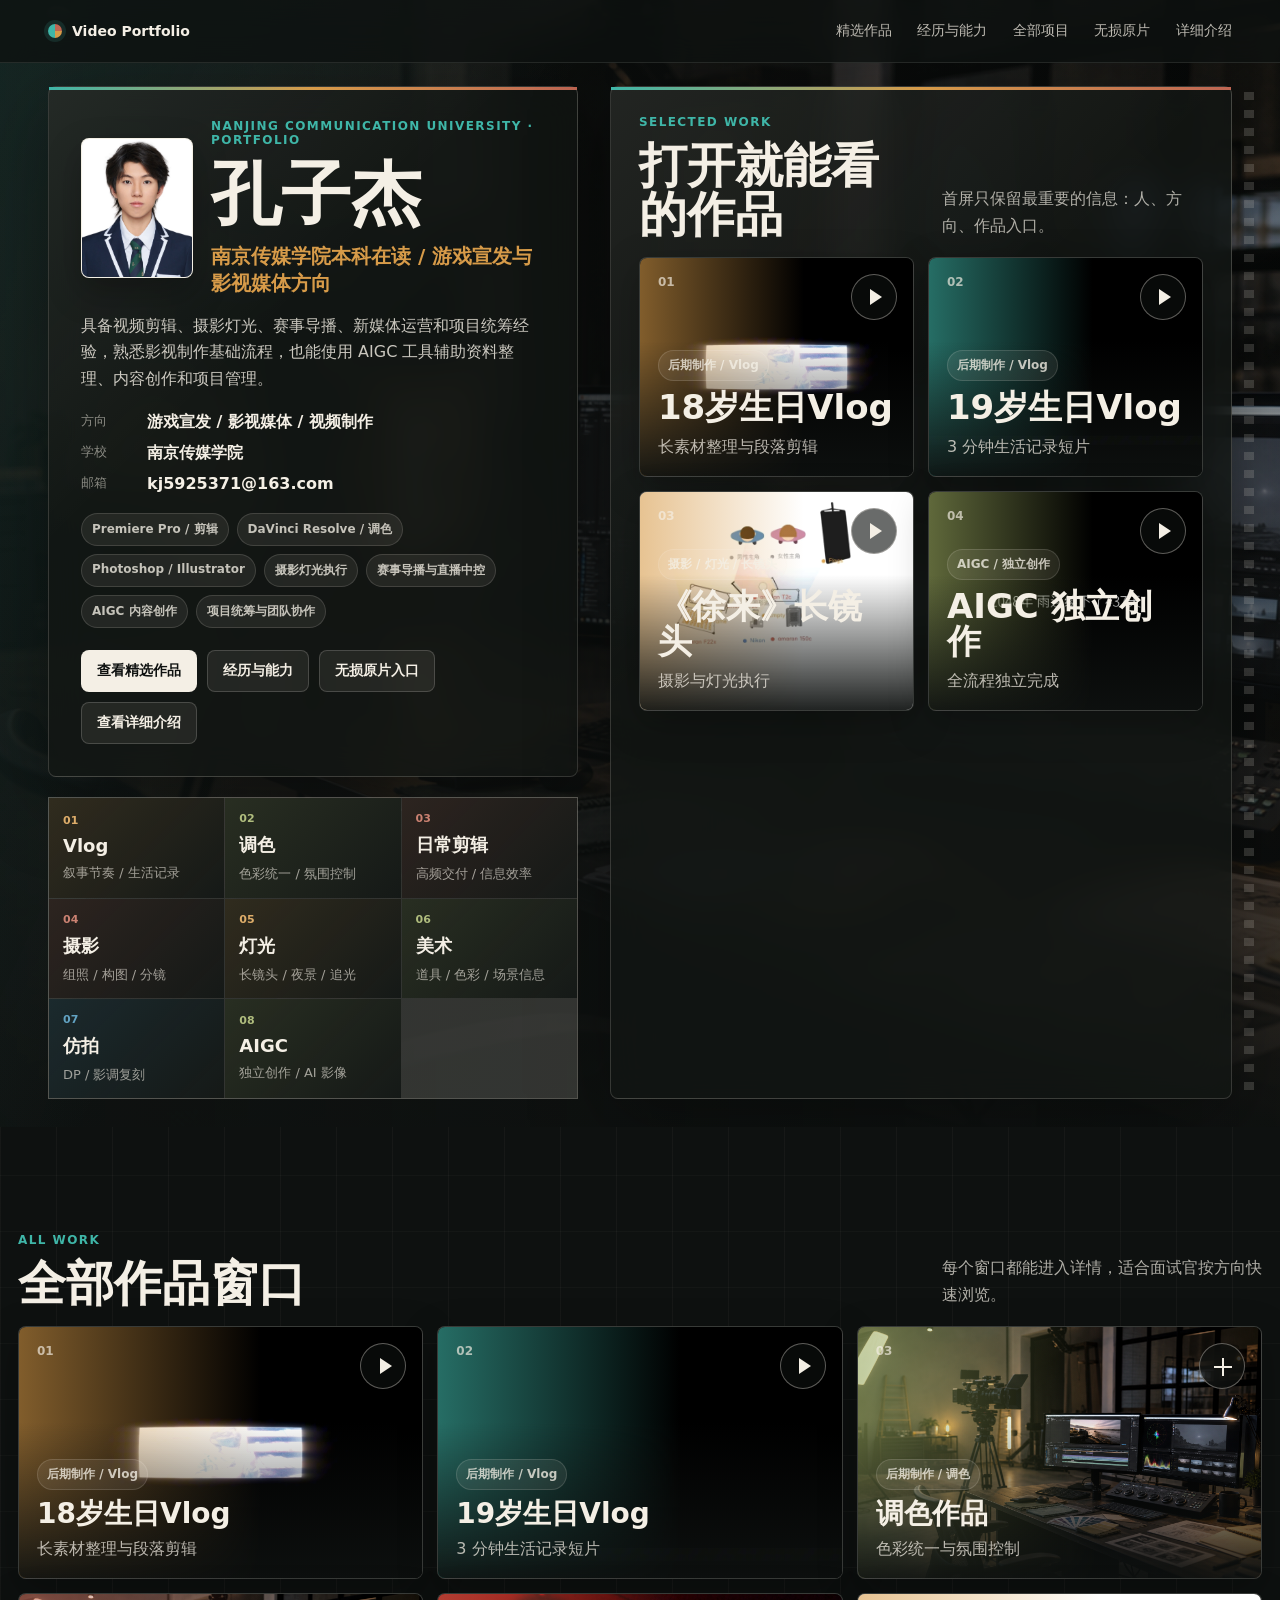
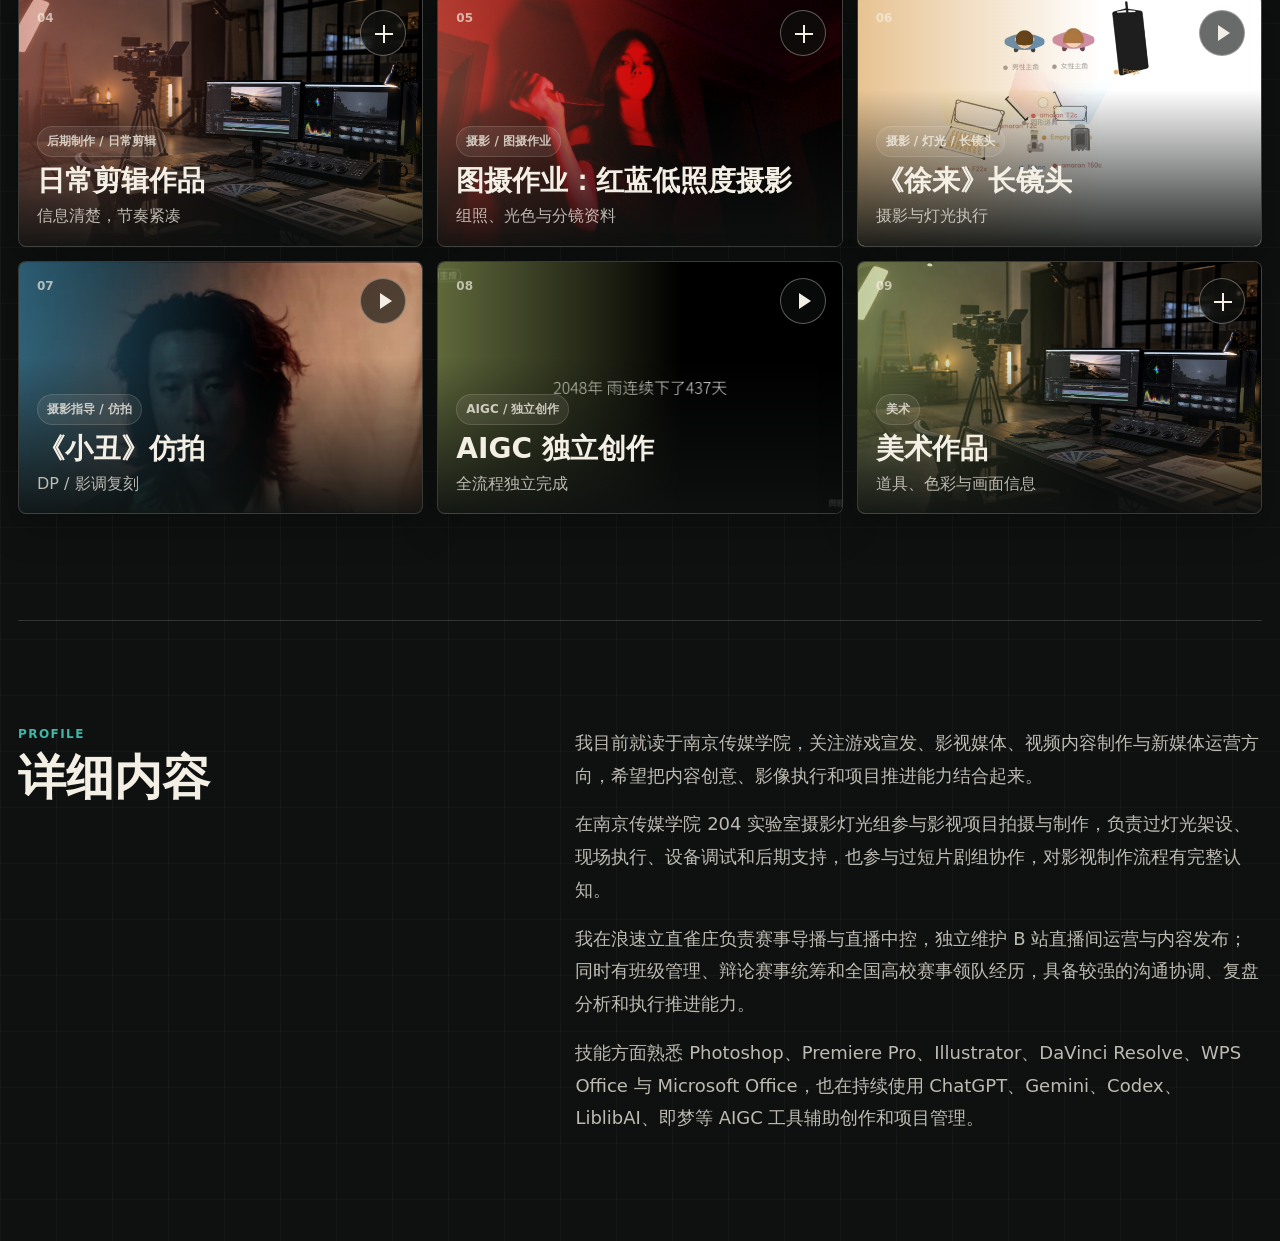
==== commit 55f70dcb: "Add photography lighting and AIGC works" ====
--- a/index.html
+++ b/index.html
@@ -113,6 +113,7 @@
             <dd id="dialog-output"></dd>
           </div>
         </dl>
+        <div class="dialog-gallery" id="dialog-gallery"></div>
         <div class="dialog-actions" id="dialog-actions"></div>
       </div>
     </dialog>
--- a/styles.css
+++ b/styles.css
@@ -717,6 +717,53 @@
   line-height: 1.6;
 }
 
+.dialog-gallery {
+  margin-top: 24px;
+}
+
+.dialog-gallery:empty {
+  display: none;
+}
+
+.dialog-gallery h3 {
+  margin: 0 0 12px;
+  color: var(--paper);
+  font-size: 18px;
+  letter-spacing: 0;
+}
+
+.gallery-grid {
+  display: grid;
+  grid-template-columns: repeat(3, minmax(0, 1fr));
+  gap: 10px;
+}
+
+.gallery-item {
+  min-width: 0;
+  overflow: hidden;
+  border: 1px solid rgba(244, 239, 229, 0.14);
+  border-radius: var(--radius);
+  background: rgba(244, 239, 229, 0.06);
+}
+
+.gallery-item img {
+  display: block;
+  width: 100%;
+  aspect-ratio: 4 / 3;
+  object-fit: cover;
+  background: #050605;
+}
+
+.gallery-item span {
+  min-height: 42px;
+  display: flex;
+  align-items: center;
+  padding: 10px 11px;
+  color: rgba(244, 239, 229, 0.72);
+  font-size: 13px;
+  line-height: 1.35;
+}
+
 .lossless-main,
 .admin-main {
   min-height: 100svh;
@@ -939,12 +986,292 @@
   border-color: rgba(215, 155, 73, 0.34);
 }
 
+.experience-main {
+  min-height: 100svh;
+  padding: 98px clamp(18px, 4vw, 48px) 72px;
+}
+
+.experience-hero,
+.experience-section {
+  width: min(1280px, 100%);
+  margin: 0 auto;
+}
+
+.experience-hero {
+  display: grid;
+  grid-template-columns: minmax(0, 1fr) minmax(280px, 0.64fr);
+  gap: clamp(22px, 4vw, 54px);
+  align-items: end;
+  padding: clamp(30px, 5vw, 56px);
+  border: 1px solid var(--line);
+  border-radius: var(--radius);
+  background:
+    linear-gradient(135deg, rgba(63, 182, 168, 0.16), transparent 35%),
+    linear-gradient(315deg, rgba(191, 102, 83, 0.12), transparent 38%),
+    rgba(18, 22, 20, 0.84);
+  box-shadow: var(--shadow);
+}
+
+.experience-hero p:not(.eyebrow) {
+  max-width: 760px;
+  margin-top: 16px;
+  color: rgba(244, 239, 229, 0.78);
+  font-size: 18px;
+  line-height: 1.76;
+}
+
+.experience-stats {
+  display: grid;
+  grid-template-columns: repeat(2, minmax(0, 1fr));
+  gap: 1px;
+  overflow: hidden;
+  border: 1px solid var(--line);
+  border-radius: var(--radius);
+  background: var(--line);
+}
+
+.experience-stats div {
+  min-width: 0;
+  padding: 20px;
+  background: rgba(14, 17, 16, 0.74);
+}
+
+.experience-stats strong,
+.experience-stats span {
+  display: block;
+}
+
+.experience-stats strong {
+  color: var(--paper);
+  font-size: clamp(28px, 4vw, 44px);
+  line-height: 1;
+}
+
+.experience-stats span {
+  margin-top: 8px;
+  color: rgba(244, 239, 229, 0.62);
+  line-height: 1.45;
+}
+
+.experience-section {
+  padding-top: clamp(44px, 7vw, 82px);
+}
+
+.experience-heading {
+  display: grid;
+  grid-template-columns: minmax(220px, 0.4fr) minmax(0, 1fr);
+  gap: clamp(18px, 4vw, 46px);
+  align-items: start;
+  margin-bottom: 18px;
+}
+
+.experience-heading > p:last-child {
+  color: rgba(244, 239, 229, 0.72);
+  line-height: 1.75;
+}
+
+.role-strip,
+.timeline-tags,
+.project-roles {
+  display: flex;
+  flex-wrap: wrap;
+  gap: 8px;
+}
+
+.role-strip span,
+.timeline-tags span,
+.project-roles span {
+  border: 1px solid rgba(244, 239, 229, 0.14);
+  border-radius: 999px;
+  background: rgba(244, 239, 229, 0.08);
+  color: rgba(244, 239, 229, 0.78);
+  font-size: 13px;
+  font-weight: 760;
+}
+
+.role-strip span {
+  padding: 10px 13px;
+}
+
+.timeline-tags span,
+.project-roles span {
+  padding: 7px 10px;
+}
+
+.strength-grid,
+.skill-grid,
+.evidence-grid {
+  display: grid;
+  grid-template-columns: repeat(3, minmax(0, 1fr));
+  gap: 14px;
+}
+
+.strength-grid article,
+.skill-grid article,
+.timeline-card,
+.split-section article,
+.evidence-placeholder,
+.evidence-grid figure {
+  border: 1px solid var(--line);
+  border-radius: var(--radius);
+  background:
+    linear-gradient(135deg, rgba(244, 239, 229, 0.06), transparent 36%),
+    rgba(18, 22, 20, 0.78);
+  box-shadow: var(--soft-shadow);
+}
+
+.strength-grid article,
+.skill-grid article {
+  min-width: 0;
+  padding: 20px;
+}
+
+.strength-grid small {
+  color: var(--teal);
+  font-weight: 850;
+}
+
+.strength-grid h3,
+.skill-grid h3 {
+  margin: 10px 0 0;
+  font-size: 20px;
+}
+
+.strength-grid p,
+.skill-grid li,
+.timeline-card li,
+.split-section li {
+  color: rgba(244, 239, 229, 0.74);
+  line-height: 1.7;
+}
+
+.skill-grid ul,
+.timeline-card ul,
+.split-section ul {
+  margin: 14px 0 0;
+  padding-left: 18px;
+}
+
+.skill-grid li + li,
+.timeline-card li + li,
+.split-section li + li {
+  margin-top: 8px;
+}
+
+.timeline-list {
+  display: grid;
+  gap: 16px;
+}
+
+.timeline-card {
+  position: relative;
+  overflow: hidden;
+  padding: clamp(22px, 4vw, 34px);
+}
+
+.timeline-card::before {
+  content: "";
+  position: absolute;
+  inset: 0 auto 0 0;
+  width: 4px;
+  background: linear-gradient(180deg, var(--teal), var(--amber), var(--brick));
+}
+
+.timeline-meta,
+.timeline-header {
+  display: flex;
+  justify-content: space-between;
+  gap: 18px;
+}
+
+.timeline-meta {
+  align-items: center;
+  color: rgba(244, 239, 229, 0.58);
+  font-size: 13px;
+  font-weight: 760;
+}
+
+.timeline-meta strong {
+  color: var(--amber);
+}
+
+.timeline-header {
+  align-items: start;
+  margin-top: 14px;
+}
+
+.timeline-header h3 {
+  font-size: clamp(24px, 3vw, 36px);
+}
+
+.timeline-header p {
+  margin-top: 8px;
+  color: rgba(244, 239, 229, 0.74);
+  font-weight: 760;
+}
+
+.project-roles {
+  margin-top: 18px;
+}
+
+.evidence-grid figure {
+  min-width: 0;
+  overflow: hidden;
+  margin: 0;
+}
+
+.evidence-grid img {
+  display: block;
+  width: 100%;
+  aspect-ratio: 4 / 3;
+  object-fit: cover;
+}
+
+.evidence-grid figcaption {
+  padding: 12px 14px;
+  color: rgba(244, 239, 229, 0.76);
+  font-weight: 760;
+}
+
+.evidence-placeholder {
+  min-height: 170px;
+  display: grid;
+  place-items: center;
+  align-content: center;
+  gap: 10px;
+  color: rgba(244, 239, 229, 0.7);
+}
+
+.evidence-placeholder span {
+  width: 42px;
+  height: 42px;
+  display: inline-grid;
+  place-items: center;
+  border: 1px solid rgba(244, 239, 229, 0.2);
+  border-radius: 50%;
+  color: var(--teal);
+  font-size: 24px;
+}
+
+.split-section {
+  display: grid;
+  grid-template-columns: minmax(0, 1fr) minmax(0, 1fr);
+  gap: 14px;
+}
+
+.split-section article {
+  padding: 22px;
+}
+
 @media (max-width: 1020px) {
   .first-grid,
   .about,
   .lossless-card,
   .lossless-note,
-  .admin-guide {
+  .admin-guide,
+  .experience-hero,
+  .experience-heading,
+  .split-section {
     grid-template-columns: 1fr;
   }
 
@@ -957,7 +1284,10 @@
     aspect-ratio: 16 / 10;
   }
 
-  .admin-steps {
+  .admin-steps,
+  .strength-grid,
+  .skill-grid,
+  .evidence-grid {
     grid-template-columns: 1fr;
   }
 }
@@ -977,7 +1307,8 @@
 
   .spotlight-grid,
   .project-grid,
-  .detail-list {
+  .detail-list,
+  .gallery-grid {
     grid-template-columns: 1fr;
   }
 
@@ -1009,8 +1340,14 @@
   }
 
   .lossless-main,
-  .admin-main {
+  .admin-main,
+  .experience-main {
     padding-top: 118px;
+  }
+
+  .timeline-meta,
+  .timeline-header {
+    flex-direction: column;
   }
 
   .lossless-player,
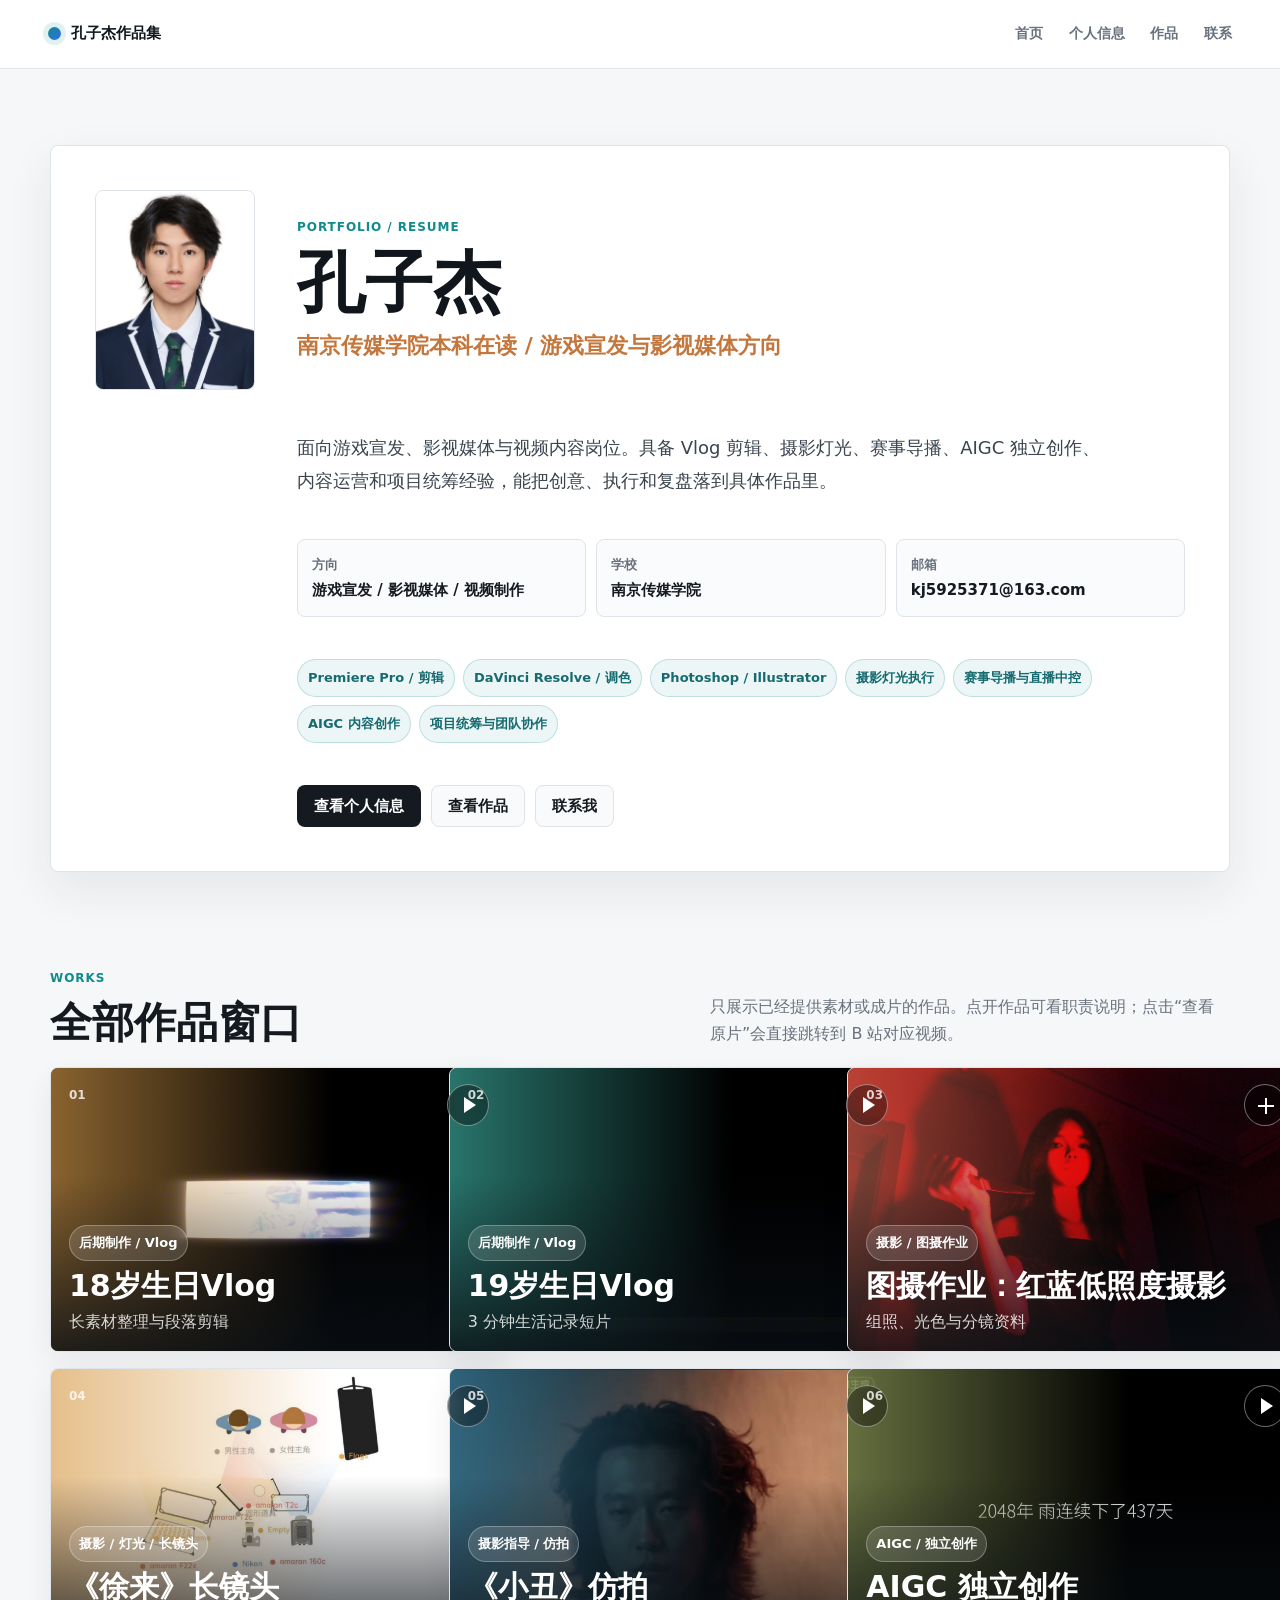
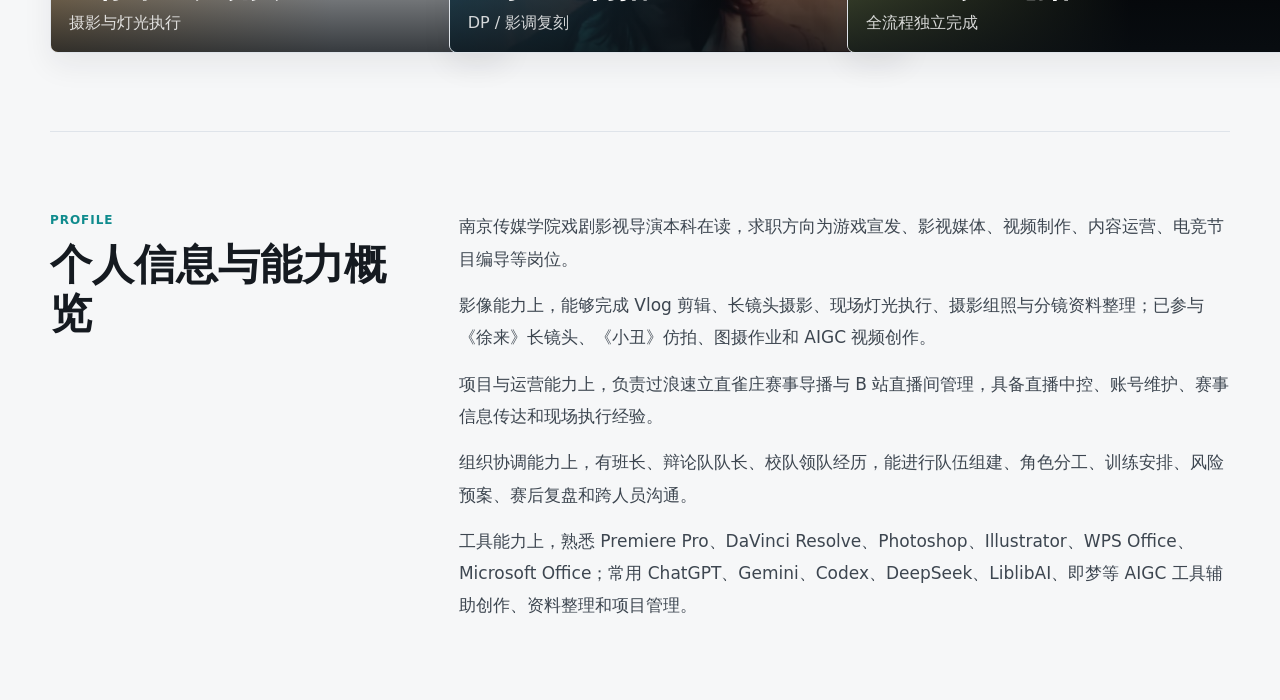
==== commit 6e929cfe: "Simplify portfolio layout and direct video links" ====
--- a/index.html
+++ b/index.html
@@ -6,16 +6,16 @@
     <title>视频创作者作品集</title>
     <meta
       name="description"
-      content="视频创作者面试作品集：后期制作、摄影、灯光与美术方向的精选项目。"
+      content="孔子杰面试作品集：Vlog 剪辑、摄影、灯光、长镜头、仿拍、AIGC 创作与个人经历。"
     />
-    <meta name="author" content="你的姓名" />
-    <meta name="keywords" content="视频作品集, 后期制作, Vlog, 调色, 摄影, 灯光, 美术" />
+    <meta name="author" content="孔子杰" />
+    <meta name="keywords" content="孔子杰, 视频作品集, Vlog, 摄影, 灯光, 长镜头, AIGC, 游戏宣发, 影视媒体" />
     <meta name="robots" content="index, follow" />
     <meta property="og:type" content="website" />
-    <meta property="og:title" content="视频创作者作品集" />
+    <meta property="og:title" content="孔子杰视频创作者作品集" />
     <meta
       property="og:description"
-      content="视频创作者面试作品集：后期制作、摄影、灯光与美术方向的精选项目。"
+      content="孔子杰面试作品集：Vlog 剪辑、摄影灯光、长镜头、仿拍、AIGC 创作与个人经历。"
     />
     <meta property="og:image" content="assets/hero-portfolio.png" />
     <meta name="twitter:card" content="summary_large_image" />
@@ -36,40 +36,20 @@
 
     <main id="top">
       <section class="first-screen" aria-labelledby="hero-title">
-        <img class="hero-image" id="hero-image" src="assets/hero-portfolio.png" alt="" />
-        <div class="hero-scrim" aria-hidden="true"></div>
-
-        <div class="first-grid">
-          <div class="intro-column">
-            <section class="profile-panel" aria-label="个人信息">
-              <div class="profile-head">
-                <img class="profile-photo" id="profile-photo" src="assets/profile-kong-zijie.jpg" alt="" />
-                <div>
-                  <p class="eyebrow" id="hero-eyebrow"></p>
-                  <h1 id="hero-title"></h1>
-                  <p class="hero-role" id="hero-role"></p>
-                </div>
-              </div>
-              <p class="hero-copy" id="hero-copy"></p>
-              <dl class="profile-facts" id="profile-facts"></dl>
-              <div class="profile-tags" id="profile-tags"></div>
-              <div class="hero-actions" id="hero-actions"></div>
-            </section>
-
-            <section class="category-strip" id="category-strip" aria-label="作品分类入口"></section>
+        <section class="profile-panel" aria-label="个人信息">
+          <div class="profile-head">
+            <img class="profile-photo" id="profile-photo" src="assets/profile-kong-zijie.jpg" alt="" />
+            <div>
+              <p class="eyebrow" id="hero-eyebrow"></p>
+              <h1 id="hero-title"></h1>
+              <p class="hero-role" id="hero-role"></p>
+            </div>
           </div>
-
-          <section class="showcase-panel" aria-labelledby="showcase-title">
-            <div class="panel-heading">
-              <div>
-                <p class="eyebrow" id="showcase-eyebrow"></p>
-                <h2 id="showcase-title"></h2>
-              </div>
-              <p id="showcase-note"></p>
-            </div>
-            <div class="spotlight-grid" id="spotlight-grid"></div>
-          </section>
-        </div>
+          <p class="hero-copy" id="hero-copy"></p>
+          <dl class="profile-facts" id="profile-facts"></dl>
+          <div class="profile-tags" id="profile-tags"></div>
+          <div class="hero-actions" id="hero-actions"></div>
+        </section>
       </section>
 
       <section id="works" class="section-wrap" aria-labelledby="works-title">
--- a/styles.css
+++ b/styles.css
@@ -1,21 +1,20 @@
 :root {
-  color-scheme: dark;
-  --ink: #0e1110;
-  --panel: rgba(18, 22, 20, 0.78);
-  --panel-solid: #171b19;
-  --paper: #f4efe5;
-  --muted: #c8c1b4;
-  --line: rgba(244, 239, 229, 0.16);
-  --teal: #3fb6a8;
-  --amber: #d79b49;
-  --brick: #bf6653;
-  --olive: #9fae62;
-  --shadow: 0 22px 80px rgba(0, 0, 0, 0.34);
-  --soft-shadow: 0 12px 38px rgba(0, 0, 0, 0.26);
+  color-scheme: light;
+  --page: #f6f7f8;
+  --paper: #ffffff;
+  --ink: #1e2329;
+  --muted: #68717d;
+  --soft: #eef1f4;
+  --line: #dfe4ea;
+  --accent: #0f8b8d;
+  --accent-2: #2f6fed;
+  --warm: #c4773d;
+  --danger: #b6534b;
+  --shadow: 0 18px 48px rgba(24, 34, 45, 0.08);
   --radius: 8px;
   font-family:
-    Inter, "PingFang SC", "Hiragino Sans GB", "Microsoft YaHei", system-ui,
-    -apple-system, BlinkMacSystemFont, "Segoe UI", sans-serif;
+    "PingFang SC", "Hiragino Sans GB", "Microsoft YaHei", "Noto Sans CJK SC",
+    system-ui, -apple-system, BlinkMacSystemFont, "Segoe UI", sans-serif;
 }
 
 * {
@@ -29,18 +28,15 @@
 body {
   margin: 0;
   overflow-x: hidden;
-  background:
-    linear-gradient(90deg, rgba(244, 239, 229, 0.035) 1px, transparent 1px),
-    linear-gradient(0deg, rgba(244, 239, 229, 0.025) 1px, transparent 1px),
-    var(--ink);
-  background-size: 56px 56px;
-  color: var(--paper);
+  background: var(--page);
+  color: var(--ink);
+  font-size: 16px;
+  line-height: 1.7;
   letter-spacing: 0;
 }
 
 body::selection {
-  background: var(--amber);
-  color: var(--ink);
+  background: rgba(15, 139, 141, 0.18);
 }
 
 a {
@@ -60,30 +56,52 @@
 h1,
 h2,
 h3,
+h4,
 p {
   margin: 0;
   min-width: 0;
   overflow-wrap: anywhere;
 }
 
-h1,
+h1 {
+  color: #11161c;
+  font-size: clamp(42px, 6vw, 68px);
+  line-height: 1.04;
+  letter-spacing: 0;
+}
+
 h2 {
-  line-height: 1.02;
+  color: #151a20;
+  font-size: clamp(28px, 3.8vw, 42px);
+  line-height: 1.16;
+  letter-spacing: 0;
+}
+
+h3 {
+  color: #161b21;
+  font-size: 22px;
+  line-height: 1.25;
+  letter-spacing: 0;
+}
+
+h4 {
+  color: #161b21;
+  font-size: 20px;
+  line-height: 1.3;
+  letter-spacing: 0;
 }
 
 .site-header {
-  position: fixed;
+  position: sticky;
   z-index: 20;
   top: 0;
-  left: 0;
-  right: 0;
   display: flex;
   align-items: center;
   justify-content: space-between;
   gap: 18px;
   padding: 14px clamp(18px, 4vw, 48px);
-  border-bottom: 1px solid rgba(244, 239, 229, 0.1);
-  background: rgba(14, 17, 16, 0.78);
+  border-bottom: 1px solid var(--line);
+  background: rgba(255, 255, 255, 0.92);
   backdrop-filter: blur(18px);
 }
 
@@ -92,26 +110,27 @@
   align-items: center;
   gap: 10px;
   min-width: max-content;
-  font-size: 14px;
+  color: #121820;
+  font-size: 15px;
   font-weight: 800;
 }
 
 .brand-mark {
-  width: 14px;
-  height: 14px;
+  width: 13px;
+  height: 13px;
   border-radius: 50%;
-  background:
-    linear-gradient(90deg, var(--teal) 0 50%, transparent 50%),
-    linear-gradient(0deg, var(--amber) 0 50%, var(--brick) 50%);
-  box-shadow: 0 0 0 4px rgba(63, 182, 168, 0.14);
+  background: linear-gradient(135deg, var(--accent), var(--accent-2));
+  box-shadow: 0 0 0 5px rgba(15, 139, 141, 0.12);
 }
 
 .nav-links {
   display: flex;
   align-items: center;
   gap: clamp(12px, 2vw, 26px);
-  color: rgba(244, 239, 229, 0.76);
+  color: var(--muted);
   font-size: 14px;
+  font-weight: 650;
+  white-space: nowrap;
 }
 
 .nav-links a {
@@ -120,164 +139,83 @@
 
 .nav-links a:hover,
 .nav-links a:focus-visible {
-  color: var(--paper);
+  color: var(--accent);
 }
 
 .first-screen {
-  position: relative;
-  min-height: 100svh;
-  display: grid;
-  align-items: start;
-  padding: 86px clamp(18px, 4vw, 48px) 28px;
-  overflow: hidden;
-}
-
-.first-screen::after {
-  content: "";
-  position: absolute;
-  right: clamp(10px, 2vw, 26px);
-  top: 92px;
-  bottom: 28px;
-  width: 10px;
-  opacity: 0.42;
-  background: repeating-linear-gradient(
-    180deg,
-    rgba(244, 239, 229, 0.42) 0 8px,
-    transparent 8px 18px
-  );
-}
-
-.hero-image,
-.hero-scrim {
-  position: absolute;
-  inset: 0;
-}
-
-.hero-image {
-  width: 100%;
-  height: 100%;
+  width: min(1180px, calc(100% - 40px));
+  margin: 0 auto;
+  padding: clamp(36px, 7vw, 76px) 0 18px;
+}
+
+.profile-panel {
+  display: grid;
+  grid-template-columns: 160px minmax(0, 1fr);
+  gap: clamp(22px, 4vw, 42px);
+  align-items: center;
+  padding: clamp(24px, 5vw, 44px);
+  border: 1px solid var(--line);
+  border-radius: var(--radius);
+  background: var(--paper);
+  box-shadow: var(--shadow);
+}
+
+.profile-head {
+  display: contents;
+}
+
+.profile-head > div {
+  min-width: 0;
+}
+
+.profile-photo {
+  width: 160px;
+  aspect-ratio: 4 / 5;
   object-fit: cover;
-  object-position: center;
-  filter: saturate(0.88) contrast(1.04);
-}
-
-.hero-scrim {
-  background:
-    linear-gradient(115deg, rgba(63, 182, 168, 0.12), transparent 34%),
-    linear-gradient(90deg, rgba(14, 17, 16, 0.92), rgba(14, 17, 16, 0.72) 44%, rgba(14, 17, 16, 0.34)),
-    linear-gradient(0deg, rgba(14, 17, 16, 0.96), rgba(14, 17, 16, 0.18) 58%);
-}
-
-.first-grid {
-  position: relative;
-  z-index: 1;
-  width: min(1280px, 100%);
-  margin: 0 auto;
-  display: grid;
-  grid-template-columns: minmax(300px, 0.92fr) minmax(0, 1.08fr);
-  gap: clamp(18px, 3vw, 32px);
-  align-items: stretch;
-}
-
-.intro-column {
-  min-width: 0;
-  display: grid;
-  align-content: start;
-  gap: clamp(14px, 2vw, 20px);
-}
-
-.profile-panel,
-.showcase-panel {
-  position: relative;
-  min-width: 0;
-  border: 1px solid var(--line);
-  border-radius: var(--radius);
-  background:
-    linear-gradient(135deg, rgba(244, 239, 229, 0.08), transparent 38%),
-    var(--panel);
-  box-shadow: var(--shadow);
-  backdrop-filter: blur(18px);
-}
-
-.profile-panel::before,
-.showcase-panel::before {
-  content: "";
-  position: absolute;
-  left: 0;
-  right: 0;
-  top: 0;
-  height: 3px;
-  background: linear-gradient(90deg, var(--teal), var(--amber), var(--brick));
-}
-
-.profile-panel {
-  padding: clamp(22px, 3vw, 32px);
-  display: flex;
-  flex-direction: column;
-  justify-content: center;
-}
-
-.profile-head {
-  display: grid;
-  grid-template-columns: 112px minmax(0, 1fr);
-  gap: 18px;
-  align-items: center;
-}
-
-.profile-photo {
-  width: 112px;
-  aspect-ratio: 4 / 5;
-  display: block;
-  object-fit: cover;
-  border: 1px solid rgba(244, 239, 229, 0.28);
-  border-radius: var(--radius);
-  background: #f4efe5;
-  box-shadow: 0 14px 34px rgba(0, 0, 0, 0.28);
-}
-
-.showcase-panel {
-  display: flex;
-  flex-direction: column;
+  border-radius: var(--radius);
+  border: 1px solid var(--line);
+  background: var(--soft);
 }
 
 .eyebrow {
-  margin-bottom: 12px;
-  color: var(--teal);
+  margin-bottom: 10px;
+  color: var(--accent);
   font-size: 12px;
   font-weight: 850;
-  letter-spacing: 0.12em;
+  letter-spacing: 0.08em;
   text-transform: uppercase;
-}
-
-h1 {
-  font-size: clamp(42px, 5.5vw, 72px);
-  letter-spacing: 0;
 }
 
 .hero-role {
   margin-top: 12px;
-  color: var(--amber);
-  font-size: clamp(16px, 1.7vw, 20px);
-  font-weight: 780;
+  color: var(--warm);
+  font-size: clamp(17px, 2vw, 22px);
+  font-weight: 760;
+  line-height: 1.45;
 }
 
 .hero-copy {
-  margin-top: 16px;
-  color: rgba(244, 239, 229, 0.82);
-  font-size: 16px;
-  line-height: 1.66;
+  grid-column: 2;
+  max-width: 820px;
+  color: #3b444f;
+  font-size: 18px;
+  line-height: 1.82;
 }
 
 .profile-facts {
-  display: grid;
+  grid-column: 2;
+  display: grid;
+  grid-template-columns: repeat(3, minmax(0, 1fr));
   gap: 10px;
-  margin: 20px 0 0;
+  margin: 0;
 }
 
 .profile-facts div {
-  display: grid;
-  grid-template-columns: 54px minmax(0, 1fr);
-  gap: 12px;
+  min-width: 0;
+  padding: 14px;
+  border: 1px solid var(--line);
+  border-radius: var(--radius);
+  background: #fafbfc;
 }
 
 .profile-facts dt,
@@ -286,30 +224,37 @@
 }
 
 .profile-facts dt {
-  color: rgba(244, 239, 229, 0.52);
+  margin-bottom: 4px;
+  color: var(--muted);
   font-size: 13px;
+  font-weight: 650;
 }
 
 .profile-facts dd {
-  color: var(--paper);
-  font-weight: 720;
+  color: #161b21;
+  font-size: 15px;
+  font-weight: 760;
+  line-height: 1.45;
 }
 
 .profile-tags {
+  grid-column: 2;
   display: flex;
   flex-wrap: wrap;
   gap: 8px;
-  margin-top: 20px;
 }
 
 .profile-tags span,
-.window-group {
-  border: 1px solid rgba(244, 239, 229, 0.14);
+.window-group,
+.timeline-tags span,
+.project-roles span,
+.role-strip span {
+  border: 1px solid rgba(15, 139, 141, 0.22);
   border-radius: 999px;
-  background: rgba(244, 239, 229, 0.08);
-  color: rgba(244, 239, 229, 0.78);
-  font-size: 12px;
-  font-weight: 760;
+  background: rgba(15, 139, 141, 0.08);
+  color: #176b70;
+  font-size: 13px;
+  font-weight: 720;
 }
 
 .profile-tags span {
@@ -318,10 +263,10 @@
 
 .hero-actions,
 .dialog-actions {
+  grid-column: 2;
   display: flex;
   flex-wrap: wrap;
   gap: 10px;
-  margin-top: 22px;
 }
 
 .button {
@@ -329,77 +274,77 @@
   display: inline-flex;
   align-items: center;
   justify-content: center;
-  padding: 0 15px;
-  border: 1px solid rgba(244, 239, 229, 0.18);
-  border-radius: var(--radius);
-  font-size: 14px;
+  padding: 0 16px;
+  border: 1px solid var(--line);
+  border-radius: var(--radius);
+  background: var(--paper);
+  color: #151a20;
+  font-size: 15px;
   font-weight: 780;
+  cursor: pointer;
   transition:
     transform 160ms ease,
-    background 160ms ease,
-    border-color 160ms ease;
+    border-color 160ms ease,
+    background 160ms ease;
 }
 
 .button:hover,
 .button:focus-visible {
   transform: translateY(-1px);
+  border-color: rgba(15, 139, 141, 0.45);
 }
 
 .button.primary {
   border-color: transparent;
-  background: var(--paper);
-  color: var(--ink);
+  background: #151a20;
+  color: #ffffff;
 }
 
 .button.secondary {
-  background: rgba(244, 239, 229, 0.08);
-}
-
-.showcase-panel {
-  padding: clamp(18px, 3vw, 28px);
-}
-
-.panel-heading,
-.section-heading {
+  background: #f8fafb;
+}
+
+.section-wrap {
+  width: min(1180px, calc(100% - 40px));
+  margin: 0 auto;
+  padding: clamp(42px, 7vw, 78px) 0;
+}
+
+.section-heading,
+.panel-heading {
   display: flex;
-  align-items: end;
+  align-items: flex-end;
   justify-content: space-between;
-  gap: 18px;
-  margin-bottom: 18px;
-}
-
-h2 {
-  font-size: clamp(28px, 4vw, 48px);
-}
-
-.panel-heading p:last-child,
-.section-heading p:last-child {
-  max-width: 320px;
-  color: rgba(244, 239, 229, 0.7);
-  line-height: 1.65;
-}
-
-.spotlight-grid {
-  display: grid;
-  grid-template-columns: repeat(2, minmax(0, 1fr));
-  gap: 14px;
+  gap: 22px;
+  margin-bottom: 20px;
+}
+
+.section-heading p:last-child,
+.panel-heading p:last-child {
+  max-width: 520px;
+  color: var(--muted);
+  font-size: 16px;
+  line-height: 1.7;
+}
+
+.project-grid {
+  display: grid;
+  grid-template-columns: repeat(3, minmax(0, 1fr));
+  gap: 16px;
 }
 
 .project-window {
   position: relative;
   min-width: 0;
-  width: 100%;
-  min-height: 240px;
+  min-height: 285px;
   overflow: hidden;
-  border: 1px solid rgba(244, 239, 229, 0.14);
-  border-radius: var(--radius);
-  background:
-    linear-gradient(135deg, rgba(244, 239, 229, 0.06), transparent 42%),
-    #191d1b;
-  color: var(--paper);
+  border: 1px solid var(--line);
+  border-radius: var(--radius);
+  background: var(--paper);
+  color: var(--ink);
   cursor: pointer;
   text-align: left;
-  box-shadow: var(--soft-shadow);
+  box-shadow: 0 12px 30px rgba(24, 34, 45, 0.07);
   transition:
     transform 180ms ease,
     border-color 180ms ease,
@@ -409,18 +354,13 @@
 .project-window:hover,
 .project-window:focus-visible {
   transform: translateY(-3px);
-  border-color: color-mix(in srgb, var(--accent), white 18%);
-  box-shadow: 0 18px 46px rgba(0, 0, 0, 0.36);
-}
-
+  border-color: color-mix(in srgb, var(--accent), #ffffff 35%);
+  box-shadow: 0 18px 42px rgba(24, 34, 45, 0.12);
+}
+
+.project-window.standard,
 .project-window.spotlight {
   aspect-ratio: 16 / 10;
-  min-height: 220px;
-}
-
-.project-window.standard {
-  aspect-ratio: 16 / 10;
-  min-height: 220px;
 }
 
 .project-window img,
@@ -433,7 +373,6 @@
 
 .project-window img {
   object-fit: cover;
-  filter: saturate(0.88) contrast(1.04);
   transition: transform 500ms ease;
 }
 
@@ -444,8 +383,8 @@
 
 .window-overlay {
   background:
-    linear-gradient(0deg, rgba(14, 17, 16, 0.92), transparent 62%),
-    linear-gradient(90deg, color-mix(in srgb, var(--accent), transparent 40%), transparent 60%);
+    linear-gradient(0deg, rgba(10, 15, 20, 0.82), transparent 62%),
+    linear-gradient(90deg, color-mix(in srgb, var(--accent), transparent 36%), transparent 62%);
 }
 
 .play-indicator,
@@ -454,22 +393,12 @@
   z-index: 2;
   top: 16px;
   right: 16px;
-  width: 46px;
-  height: 46px;
-  border: 1px solid rgba(244, 239, 229, 0.36);
+  width: 42px;
+  height: 42px;
+  border: 1px solid rgba(255, 255, 255, 0.42);
   border-radius: 50%;
-  background: rgba(14, 17, 16, 0.62);
-  backdrop-filter: blur(12px);
-}
-
-.window-number {
-  position: absolute;
-  z-index: 2;
-  top: 17px;
-  left: 18px;
-  color: rgba(244, 239, 229, 0.68);
-  font-size: 12px;
-  font-weight: 850;
+  background: rgba(0, 0, 0, 0.38);
+  backdrop-filter: blur(10px);
 }
 
 .play-indicator::before {
@@ -482,28 +411,38 @@
   transform: translate(-50%, -50%);
   border-top: 8px solid transparent;
   border-bottom: 8px solid transparent;
-  border-left: 12px solid var(--paper);
+  border-left: 12px solid #ffffff;
 }
 
 .detail-indicator::before,
 .detail-indicator::after {
   content: "";
   position: absolute;
-  background: var(--paper);
+  background: #ffffff;
 }
 
 .detail-indicator::before {
-  top: 22px;
-  left: 14px;
-  width: 18px;
+  top: 20px;
+  left: 13px;
+  width: 16px;
   height: 2px;
 }
 
 .detail-indicator::after {
-  top: 14px;
-  left: 22px;
+  top: 13px;
+  left: 20px;
   width: 2px;
-  height: 18px;
+  height: 16px;
+}
+
+.window-number {
+  position: absolute;
+  z-index: 2;
+  top: 17px;
+  left: 18px;
+  color: rgba(255, 255, 255, 0.8);
+  font-size: 12px;
+  font-weight: 850;
 }
 
 .window-text {
@@ -513,112 +452,42 @@
   right: 18px;
   bottom: 18px;
   display: grid;
-  gap: 9px;
+  gap: 8px;
+  color: #ffffff;
 }
 
 .window-group {
   width: max-content;
   max-width: 100%;
   padding: 6px 9px;
+  border-color: rgba(255, 255, 255, 0.28);
+  background: rgba(255, 255, 255, 0.14);
+  color: #ffffff;
 }
 
 .window-text strong {
-  font-size: clamp(22px, 3vw, 34px);
-  line-height: 1.04;
-}
-
-.project-window.standard .window-text strong {
-  font-size: clamp(20px, 2.2vw, 28px);
+  font-size: clamp(21px, 2.5vw, 30px);
+  line-height: 1.12;
 }
 
 .window-text span:last-child {
-  color: rgba(244, 239, 229, 0.74);
+  color: rgba(255, 255, 255, 0.82);
   line-height: 1.45;
 }
 
-.category-strip {
-  position: relative;
-  z-index: 3;
-  width: 100%;
-  margin: 0;
-  display: grid;
-  grid-template-columns: repeat(3, minmax(0, 1fr));
-  gap: 1px;
-  border: 1px solid var(--line);
-  background: var(--line);
-}
-
-.category-tile {
-  min-width: 0;
-  min-height: 70px;
-  padding: 14px;
-  border: 0;
-  background:
-    linear-gradient(135deg, color-mix(in srgb, var(--accent, var(--teal)), transparent 86%), transparent),
-    #151917;
-  color: var(--paper);
-  cursor: pointer;
-  text-align: left;
-  transition:
-    background 160ms ease,
-    transform 160ms ease;
-}
-
-.category-tile:hover,
-.category-tile:focus-visible {
-  background: #1f2522;
-  transform: translateY(-1px);
-}
-
-.category-tile strong,
-.category-tile span,
-.category-tile small {
-  display: block;
-}
-
-.category-tile small {
-  margin-bottom: 8px;
-  color: color-mix(in srgb, var(--accent, var(--teal)), white 18%);
-  font-size: 11px;
-  font-weight: 850;
-}
-
-.category-tile strong {
-  font-size: 18px;
-}
-
-.category-tile span {
-  margin-top: 8px;
-  color: rgba(244, 239, 229, 0.62);
-  font-size: 13px;
-  line-height: 1.4;
-}
-
-.section-wrap {
-  width: min(1280px, calc(100% - 36px));
-  margin: 0 auto;
-  padding: clamp(64px, 9vw, 106px) 0;
-}
-
-.project-grid {
-  display: grid;
-  grid-template-columns: repeat(3, minmax(0, 1fr));
+.about {
+  display: grid;
+  grid-template-columns: minmax(220px, 0.45fr) minmax(0, 1fr);
+  gap: clamp(28px, 5vw, 62px);
+  border-top: 1px solid var(--line);
+}
+
+.about-copy {
+  display: grid;
   gap: 14px;
-}
-
-.about {
-  display: grid;
-  grid-template-columns: minmax(240px, 0.7fr) minmax(0, 1fr);
-  gap: clamp(28px, 6vw, 80px);
-  border-top: 1px solid var(--line);
-}
-
-.about-copy {
-  display: grid;
-  gap: 16px;
-  color: rgba(244, 239, 229, 0.76);
-  font-size: 18px;
-  line-height: 1.82;
+  color: #3d4650;
+  font-size: 17px;
+  line-height: 1.9;
 }
 
 .project-dialog {
@@ -626,15 +495,15 @@
   max-height: calc(100% - 30px);
   padding: 0;
   overflow: auto;
-  border: 1px solid rgba(244, 239, 229, 0.16);
-  border-radius: var(--radius);
-  background: var(--panel-solid);
-  color: var(--paper);
-  box-shadow: var(--shadow);
+  border: 1px solid var(--line);
+  border-radius: var(--radius);
+  background: var(--paper);
+  color: var(--ink);
+  box-shadow: 0 24px 80px rgba(0, 0, 0, 0.18);
 }
 
 .project-dialog::backdrop {
-  background: rgba(0, 0, 0, 0.76);
+  background: rgba(12, 18, 24, 0.55);
   backdrop-filter: blur(8px);
 }
 
@@ -645,10 +514,10 @@
   right: 12px;
   width: 38px;
   height: 38px;
-  border: 1px solid rgba(244, 239, 229, 0.22);
+  border: 1px solid rgba(255, 255, 255, 0.42);
   border-radius: 50%;
-  background: rgba(14, 17, 16, 0.74);
-  color: var(--paper);
+  background: rgba(0, 0, 0, 0.38);
+  color: #ffffff;
   cursor: pointer;
   font-size: 24px;
   line-height: 1;
@@ -656,7 +525,7 @@
 
 .dialog-media {
   aspect-ratio: 16 / 9;
-  background: #050605;
+  background: #0d1116;
 }
 
 .dialog-media img,
@@ -681,23 +550,26 @@
 }
 
 .dialog-body p {
-  color: rgba(244, 239, 229, 0.78);
-  line-height: 1.75;
+  color: #3d4650;
+  font-size: 17px;
+  line-height: 1.85;
 }
 
 .detail-list {
   display: grid;
   grid-template-columns: repeat(3, minmax(0, 1fr));
   gap: 1px;
-  margin: 24px 0 0;
+  margin: 22px 0 0;
+  overflow: hidden;
+  border: 1px solid var(--line);
+  border-radius: var(--radius);
   background: var(--line);
-  border: 1px solid var(--line);
 }
 
 .detail-list div {
   min-width: 0;
-  padding: 16px;
-  background: #141817;
+  padding: 15px;
+  background: #fafbfc;
 }
 
 .detail-list dt,
@@ -706,15 +578,15 @@
 }
 
 .detail-list dt {
-  margin-bottom: 8px;
-  color: var(--amber);
-  font-size: 12px;
+  margin-bottom: 6px;
+  color: var(--accent);
+  font-size: 13px;
   font-weight: 850;
 }
 
 .detail-list dd {
-  color: rgba(244, 239, 229, 0.76);
-  line-height: 1.6;
+  color: #3d4650;
+  line-height: 1.65;
 }
 
 .dialog-gallery {
@@ -727,9 +599,7 @@
 
 .dialog-gallery h3 {
   margin: 0 0 12px;
-  color: var(--paper);
-  font-size: 18px;
-  letter-spacing: 0;
+  font-size: 19px;
 }
 
 .gallery-grid {
@@ -741,9 +611,9 @@
 .gallery-item {
   min-width: 0;
   overflow: hidden;
-  border: 1px solid rgba(244, 239, 229, 0.14);
-  border-radius: var(--radius);
-  background: rgba(244, 239, 229, 0.06);
+  border: 1px solid var(--line);
+  border-radius: var(--radius);
+  background: #fafbfc;
 }
 
 .gallery-item img {
@@ -751,7 +621,7 @@
   width: 100%;
   aspect-ratio: 4 / 3;
   object-fit: cover;
-  background: #050605;
+  background: #0d1116;
 }
 
 .gallery-item span {
@@ -759,540 +629,328 @@
   display: flex;
   align-items: center;
   padding: 10px 11px;
-  color: rgba(244, 239, 229, 0.72);
+  color: #4a535e;
   font-size: 13px;
   line-height: 1.35;
 }
 
 .lossless-main,
-.admin-main {
-  min-height: 100svh;
-  padding: 98px clamp(18px, 4vw, 48px) 72px;
+.admin-main,
+.experience-main {
+  width: min(1180px, calc(100% - 40px));
+  margin: 0 auto;
+  padding: clamp(34px, 6vw, 66px) 0 72px;
 }
 
 .lossless-hero,
-.admin-hero {
-  width: min(1280px, 100%);
-  margin: 0 auto 22px;
-  padding: clamp(28px, 5vw, 52px);
-  border: 1px solid var(--line);
-  border-radius: var(--radius);
-  background:
-    linear-gradient(135deg, rgba(63, 182, 168, 0.16), transparent 34%),
-    linear-gradient(315deg, rgba(215, 155, 73, 0.14), transparent 34%),
-    rgba(18, 22, 20, 0.82);
+.admin-hero,
+.experience-hero,
+.experience-section,
+.admin-guide,
+.admin-warning,
+.lossless-card {
+  border: 1px solid var(--line);
+  border-radius: var(--radius);
+  background: var(--paper);
   box-shadow: var(--shadow);
 }
 
-.lossless-hero h1,
-.admin-hero h1 {
-  max-width: 850px;
-}
-
+.lossless-hero,
+.admin-hero,
+.experience-hero {
+  padding: clamp(24px, 5vw, 42px);
+}
+
+.experience-hero {
+  display: grid;
+  grid-template-columns: minmax(0, 1fr) 360px;
+  gap: clamp(24px, 5vw, 42px);
+  align-items: start;
+}
+
+.experience-hero p:not(.eyebrow),
 .lossless-hero p:not(.eyebrow),
 .admin-hero p:not(.eyebrow) {
-  max-width: 760px;
-  margin-top: 16px;
-  color: rgba(244, 239, 229, 0.78);
+  max-width: 820px;
+  margin-top: 14px;
+  color: #3d4650;
   font-size: 18px;
-  line-height: 1.75;
-}
-
-.lossless-list {
-  width: min(1280px, 100%);
-  margin: 0 auto;
-  display: grid;
-  gap: 18px;
-}
-
-.lossless-card {
-  display: grid;
-  grid-template-columns: minmax(0, 1.15fr) minmax(280px, 0.85fr);
-  overflow: hidden;
-  border: 1px solid var(--line);
-  border-radius: var(--radius);
-  background:
-    linear-gradient(135deg, color-mix(in srgb, var(--accent), transparent 86%), transparent 36%),
-    #151917;
-  box-shadow: var(--soft-shadow);
-}
-
-.lossless-player {
-  position: relative;
-  min-height: 360px;
-  background: #050605;
-}
-
-.lossless-player video {
+  line-height: 1.86;
+}
+
+.experience-stats {
+  display: grid;
+  grid-template-columns: repeat(2, minmax(0, 1fr));
+  gap: 10px;
+}
+
+.experience-stats div {
+  padding: 16px;
+  border: 1px solid var(--line);
+  border-radius: var(--radius);
+  background: #fafbfc;
+}
+
+.experience-stats strong {
   display: block;
-  width: 100%;
-  height: 100%;
-  min-height: 360px;
-  object-fit: contain;
-}
-
-.lossless-empty {
-  position: absolute;
-  left: 18px;
-  right: 18px;
-  bottom: 18px;
-  padding: 11px 12px;
-  border: 1px solid rgba(244, 239, 229, 0.16);
-  border-radius: var(--radius);
-  background: rgba(14, 17, 16, 0.74);
-  color: rgba(244, 239, 229, 0.78);
-  backdrop-filter: blur(14px);
-}
-
-.lossless-card-body {
-  min-width: 0;
-  padding: clamp(22px, 4vw, 34px);
-}
-
-.lossless-card-body h2 {
-  font-size: clamp(28px, 4vw, 44px);
-}
-
-.lossless-card-body > p {
-  margin-top: 14px;
-  color: rgba(244, 239, 229, 0.76);
-  line-height: 1.75;
-}
-
-.lossless-meta {
-  display: grid;
-  gap: 1px;
-  margin: 24px 0 0;
-  overflow: hidden;
-  border: 1px solid var(--line);
-  border-radius: var(--radius);
-  background: var(--line);
-}
-
-.lossless-meta div {
-  min-width: 0;
-  padding: 13px 14px;
-  background: rgba(14, 17, 16, 0.76);
-}
-
-.lossless-meta dt,
-.lossless-meta dd {
-  margin: 0;
-}
-
-.lossless-meta dt {
-  color: var(--amber);
-  font-size: 12px;
-  font-weight: 850;
-}
-
-.lossless-meta dd {
-  margin-top: 5px;
-  color: rgba(244, 239, 229, 0.78);
-  overflow-wrap: anywhere;
-}
-
-.local-file-button {
-  cursor: pointer;
-}
-
-.local-file-button input {
-  position: absolute;
-  width: 1px;
-  height: 1px;
-  opacity: 0;
-  pointer-events: none;
-}
-
-.lossless-note {
-  display: grid;
-  grid-template-columns: minmax(240px, 0.7fr) minmax(0, 1fr);
-  gap: clamp(26px, 5vw, 68px);
-}
-
-.admin-steps,
-.admin-guide,
-.admin-warning {
-  width: min(1280px, 100%);
-  margin: 18px auto 0;
-}
-
-.admin-steps {
-  display: grid;
-  grid-template-columns: repeat(3, minmax(0, 1fr));
-  gap: 14px;
-}
-
-.admin-steps article,
-.guide-list article,
-.admin-warning {
-  border: 1px solid var(--line);
-  border-radius: var(--radius);
-  background: rgba(18, 22, 20, 0.78);
-  box-shadow: var(--soft-shadow);
-}
-
-.admin-steps article {
-  padding: 22px;
-}
-
-.admin-steps small {
-  color: var(--teal);
-  font-weight: 850;
-}
-
-.admin-steps h2,
-.guide-list h3,
-.admin-warning h2 {
-  margin: 10px 0 0;
-}
-
-.admin-steps p,
-.admin-warning p {
-  margin-top: 12px;
-  color: rgba(244, 239, 229, 0.76);
-  line-height: 1.7;
-}
-
-.admin-guide {
-  display: grid;
-  grid-template-columns: minmax(220px, 0.45fr) minmax(0, 1fr);
-  gap: clamp(22px, 4vw, 50px);
-  padding-top: 42px;
-}
-
-.guide-list {
-  display: grid;
-  gap: 14px;
-}
-
-.guide-list article {
-  padding: 20px;
-}
-
-pre {
-  margin: 14px 0 0;
-  overflow-x: auto;
-  padding: 16px;
-  border: 1px solid rgba(244, 239, 229, 0.12);
-  border-radius: var(--radius);
-  background: #090b0a;
-  color: rgba(244, 239, 229, 0.82);
-  line-height: 1.55;
-}
-
-.admin-warning {
-  padding: 24px;
-  border-color: rgba(215, 155, 73, 0.34);
-}
-
-.experience-main {
-  min-height: 100svh;
-  padding: 98px clamp(18px, 4vw, 48px) 72px;
-}
-
-.experience-hero,
-.experience-section {
-  width: min(1280px, 100%);
-  margin: 0 auto;
-}
-
-.experience-hero {
-  display: grid;
-  grid-template-columns: minmax(0, 1fr) minmax(280px, 0.64fr);
-  gap: clamp(22px, 4vw, 54px);
-  align-items: end;
-  padding: clamp(30px, 5vw, 56px);
-  border: 1px solid var(--line);
-  border-radius: var(--radius);
-  background:
-    linear-gradient(135deg, rgba(63, 182, 168, 0.16), transparent 35%),
-    linear-gradient(315deg, rgba(191, 102, 83, 0.12), transparent 38%),
-    rgba(18, 22, 20, 0.84);
-  box-shadow: var(--shadow);
-}
-
-.experience-hero p:not(.eyebrow) {
-  max-width: 760px;
-  margin-top: 16px;
-  color: rgba(244, 239, 229, 0.78);
-  font-size: 18px;
-  line-height: 1.76;
-}
-
-.experience-stats {
-  display: grid;
-  grid-template-columns: repeat(2, minmax(0, 1fr));
-  gap: 1px;
-  overflow: hidden;
-  border: 1px solid var(--line);
-  border-radius: var(--radius);
-  background: var(--line);
-}
-
-.experience-stats div {
-  min-width: 0;
-  padding: 20px;
-  background: rgba(14, 17, 16, 0.74);
-}
-
-.experience-stats strong,
+  color: #11161c;
+  font-size: 28px;
+  line-height: 1.1;
+}
+
 .experience-stats span {
   display: block;
-}
-
-.experience-stats strong {
-  color: var(--paper);
-  font-size: clamp(28px, 4vw, 44px);
-  line-height: 1;
-}
-
-.experience-stats span {
-  margin-top: 8px;
-  color: rgba(244, 239, 229, 0.62);
-  line-height: 1.45;
+  margin-top: 6px;
+  color: var(--muted);
+  font-size: 14px;
+  line-height: 1.4;
 }
 
 .experience-section {
-  padding-top: clamp(44px, 7vw, 82px);
+  margin-top: 16px;
+  padding: clamp(22px, 4vw, 34px);
 }
 
 .experience-heading {
   display: grid;
-  grid-template-columns: minmax(220px, 0.4fr) minmax(0, 1fr);
-  gap: clamp(18px, 4vw, 46px);
-  align-items: start;
+  gap: 6px;
   margin-bottom: 18px;
 }
 
-.experience-heading > p:last-child {
-  color: rgba(244, 239, 229, 0.72);
-  line-height: 1.75;
+.experience-heading p:not(.eyebrow) {
+  color: var(--muted);
+  font-size: 16px;
 }
 
 .role-strip,
-.timeline-tags,
-.project-roles {
+.project-roles,
+.timeline-tags {
   display: flex;
   flex-wrap: wrap;
   gap: 8px;
 }
 
 .role-strip span,
-.timeline-tags span,
-.project-roles span {
-  border: 1px solid rgba(244, 239, 229, 0.14);
-  border-radius: 999px;
-  background: rgba(244, 239, 229, 0.08);
-  color: rgba(244, 239, 229, 0.78);
-  font-size: 13px;
-  font-weight: 760;
-}
-
-.role-strip span {
-  padding: 10px 13px;
-}
-
-.timeline-tags span,
-.project-roles span {
+.project-roles span,
+.timeline-tags span {
   padding: 7px 10px;
 }
 
 .strength-grid,
-.skill-grid,
-.evidence-grid {
+.skill-grid {
   display: grid;
   grid-template-columns: repeat(3, minmax(0, 1fr));
-  gap: 14px;
-}
-
-.strength-grid article,
-.skill-grid article,
-.timeline-card,
-.split-section article,
-.evidence-placeholder,
-.evidence-grid figure {
-  border: 1px solid var(--line);
-  border-radius: var(--radius);
-  background:
-    linear-gradient(135deg, rgba(244, 239, 229, 0.06), transparent 36%),
-    rgba(18, 22, 20, 0.78);
-  box-shadow: var(--soft-shadow);
+  gap: 12px;
 }
 
 .strength-grid article,
 .skill-grid article {
-  min-width: 0;
-  padding: 20px;
+  padding: 18px;
+  border: 1px solid var(--line);
+  border-radius: var(--radius);
+  background: #fafbfc;
 }
 
 .strength-grid small {
-  color: var(--teal);
-  font-weight: 850;
-}
-
-.strength-grid h3,
-.skill-grid h3 {
-  margin: 10px 0 0;
-  font-size: 20px;
+  color: var(--accent);
+  font-size: 12px;
+  font-weight: 900;
 }
 
 .strength-grid p,
 .skill-grid li,
 .timeline-card li,
 .split-section li {
-  color: rgba(244, 239, 229, 0.74);
-  line-height: 1.7;
+  color: #3d4650;
+  line-height: 1.78;
 }
 
 .skill-grid ul,
 .timeline-card ul,
 .split-section ul {
-  margin: 14px 0 0;
-  padding-left: 18px;
-}
-
-.skill-grid li + li,
-.timeline-card li + li,
-.split-section li + li {
-  margin-top: 8px;
+  margin: 12px 0 0;
+  padding-left: 1.2em;
 }
 
 .timeline-list {
   display: grid;
-  gap: 16px;
+  gap: 14px;
+}
+
+.timeline-group {
+  display: grid;
+  gap: 10px;
+}
+
+.timeline-group > h3 {
+  padding-left: 12px;
+  border-left: 4px solid var(--accent);
 }
 
 .timeline-card {
-  position: relative;
-  overflow: hidden;
-  padding: clamp(22px, 4vw, 34px);
-}
-
-.timeline-card::before {
-  content: "";
-  position: absolute;
-  inset: 0 auto 0 0;
-  width: 4px;
-  background: linear-gradient(180deg, var(--teal), var(--amber), var(--brick));
-}
-
-.timeline-meta,
+  padding: 18px;
+  border: 1px solid var(--line);
+  border-radius: var(--radius);
+  background: #fafbfc;
+}
+
 .timeline-header {
   display: flex;
+  align-items: flex-start;
   justify-content: space-between;
   gap: 18px;
 }
 
-.timeline-meta {
-  align-items: center;
-  color: rgba(244, 239, 229, 0.58);
+.timeline-header p {
+  margin-top: 4px;
+  color: var(--muted);
+}
+
+.split-section {
+  display: grid;
+  grid-template-columns: repeat(2, minmax(0, 1fr));
+  gap: 18px;
+}
+
+.split-section article {
+  min-width: 0;
+}
+
+.lossless-list {
+  display: grid;
+  gap: 16px;
+  margin-top: 16px;
+}
+
+.lossless-card {
+  display: grid;
+  grid-template-columns: minmax(280px, 0.55fr) minmax(0, 1fr);
+  overflow: hidden;
+}
+
+.lossless-player {
+  min-height: 260px;
+  background: #0d1116;
+}
+
+.lossless-player img,
+.lossless-player video {
+  width: 100%;
+  height: 100%;
+  display: block;
+  object-fit: cover;
+}
+
+.lossless-card-body {
+  padding: clamp(20px, 4vw, 34px);
+}
+
+.lossless-card-body > p {
+  margin-top: 12px;
+  color: #3d4650;
+}
+
+.lossless-meta {
+  display: grid;
+  gap: 1px;
+  margin: 20px 0 0;
+  overflow: hidden;
+  border: 1px solid var(--line);
+  border-radius: var(--radius);
+  background: var(--line);
+}
+
+.lossless-meta div {
+  padding: 13px;
+  background: #fafbfc;
+}
+
+.lossless-meta dt,
+.lossless-meta dd {
+  margin: 0;
+}
+
+.lossless-meta dt {
+  color: var(--accent);
   font-size: 13px;
-  font-weight: 760;
-}
-
-.timeline-meta strong {
-  color: var(--amber);
-}
-
-.timeline-header {
-  align-items: start;
-  margin-top: 14px;
-}
-
-.timeline-header h3 {
-  font-size: clamp(24px, 3vw, 36px);
-}
-
-.timeline-header p {
-  margin-top: 8px;
-  color: rgba(244, 239, 229, 0.74);
-  font-weight: 760;
-}
-
-.project-roles {
-  margin-top: 18px;
-}
-
-.evidence-grid figure {
-  min-width: 0;
-  overflow: hidden;
-  margin: 0;
-}
-
-.evidence-grid img {
-  display: block;
-  width: 100%;
-  aspect-ratio: 4 / 3;
-  object-fit: cover;
-}
-
-.evidence-grid figcaption {
-  padding: 12px 14px;
-  color: rgba(244, 239, 229, 0.76);
-  font-weight: 760;
-}
-
-.evidence-placeholder {
-  min-height: 170px;
-  display: grid;
-  place-items: center;
-  align-content: center;
-  gap: 10px;
-  color: rgba(244, 239, 229, 0.7);
-}
-
-.evidence-placeholder span {
-  width: 42px;
-  height: 42px;
-  display: inline-grid;
-  place-items: center;
-  border: 1px solid rgba(244, 239, 229, 0.2);
-  border-radius: 50%;
-  color: var(--teal);
-  font-size: 24px;
-}
-
-.split-section {
-  display: grid;
-  grid-template-columns: minmax(0, 1fr) minmax(0, 1fr);
-  gap: 14px;
-}
-
-.split-section article {
-  padding: 22px;
-}
-
-@media (max-width: 1020px) {
-  .first-grid,
+  font-weight: 850;
+}
+
+.lossless-meta dd {
+  margin-top: 4px;
+  color: #3d4650;
+  font-weight: 700;
+}
+
+.admin-guide {
+  margin-top: 16px;
+  padding: clamp(22px, 4vw, 34px);
+}
+
+.admin-steps,
+.guide-list {
+  display: grid;
+  grid-template-columns: repeat(2, minmax(0, 1fr));
+  gap: 12px;
+}
+
+.admin-steps article,
+.guide-list article,
+.admin-warning {
+  padding: 18px;
+}
+
+pre {
+  overflow: auto;
+  padding: 14px;
+  border-radius: var(--radius);
+  background: #111820;
+  color: #f5f7fa;
+}
+
+code {
+  font-family: "SFMono-Regular", Consolas, monospace;
+  font-size: 13px;
+}
+
+@media (max-width: 980px) {
+  .profile-panel,
+  .experience-hero,
   .about,
   .lossless-card,
-  .lossless-note,
-  .admin-guide,
-  .experience-hero,
-  .experience-heading,
   .split-section {
     grid-template-columns: 1fr;
   }
 
-  .first-screen {
-    min-height: auto;
-    padding-top: 96px;
-  }
-
-  .project-window.spotlight {
-    aspect-ratio: 16 / 10;
-  }
-
-  .admin-steps,
+  .profile-head {
+    display: grid;
+    grid-template-columns: 118px minmax(0, 1fr);
+    gap: 18px;
+  }
+
+  .profile-photo {
+    width: 118px;
+  }
+
+  .hero-copy,
+  .profile-facts,
+  .profile-tags,
+  .hero-actions {
+    grid-column: 1;
+  }
+
+  .project-grid,
   .strength-grid,
-  .skill-grid,
-  .evidence-grid {
-    grid-template-columns: 1fr;
-  }
-}
-
-@media (max-width: 760px) {
+  .skill-grid {
+    grid-template-columns: repeat(2, minmax(0, 1fr));
+  }
+}
+
+@media (max-width: 700px) {
+  body {
+    font-size: 15px;
+  }
+
   .site-header {
     align-items: flex-start;
     flex-direction: column;
@@ -1305,91 +963,53 @@
     padding-bottom: 2px;
   }
 
-  .spotlight-grid,
-  .project-grid,
-  .detail-list,
-  .gallery-grid {
-    grid-template-columns: 1fr;
-  }
-
-  .panel-heading,
-  .section-heading {
-    align-items: flex-start;
-    flex-direction: column;
-  }
-
-  .category-strip {
-    grid-template-columns: repeat(2, minmax(0, 1fr));
-  }
-
-  .category-tile {
-    min-height: 50px;
-    padding: 10px 12px;
-  }
-
-  .category-tile small {
-    display: none;
-  }
-
-  .category-tile span {
-    display: none;
-  }
-
-  .profile-tags {
-    display: none;
-  }
-
+  .first-screen,
+  .section-wrap,
   .lossless-main,
   .admin-main,
   .experience-main {
-    padding-top: 118px;
-  }
-
-  .timeline-meta,
-  .timeline-header {
-    flex-direction: column;
-  }
-
-  .lossless-player,
-  .lossless-player video {
-    min-height: 230px;
-  }
-}
-
-@media (max-width: 520px) {
-  .first-screen {
-    padding-left: 16px;
-    padding-right: 16px;
-  }
-
-  .profile-panel,
-  .showcase-panel {
+    width: min(100% - 28px, 1180px);
+  }
+
+  .profile-panel {
     padding: 20px;
   }
 
   .profile-head {
-    grid-template-columns: 82px minmax(0, 1fr);
-    gap: 14px;
+    grid-template-columns: 88px minmax(0, 1fr);
   }
 
   .profile-photo {
-    width: 82px;
+    width: 88px;
   }
 
   h1 {
     font-size: 40px;
   }
 
-  .category-strip,
-  .section-wrap {
-    width: min(100% - 32px, 1280px);
-  }
-
-  .category-strip {
-    grid-template-columns: repeat(2, minmax(0, 1fr));
-  }
-
-  .profile-facts div {
-    grid-template-columns: 48px minmax(0, 1fr);
-  }
-}
+  .hero-copy {
+    font-size: 16px;
+  }
+
+  .profile-facts,
+  .project-grid,
+  .detail-list,
+  .gallery-grid,
+  .strength-grid,
+  .skill-grid,
+  .experience-stats,
+  .admin-steps,
+  .guide-list {
+    grid-template-columns: 1fr;
+  }
+
+  .section-heading,
+  .timeline-header {
+    align-items: flex-start;
+    flex-direction: column;
+  }
+
+  .project-window {
+    min-height: 250px;
+  }
+}
